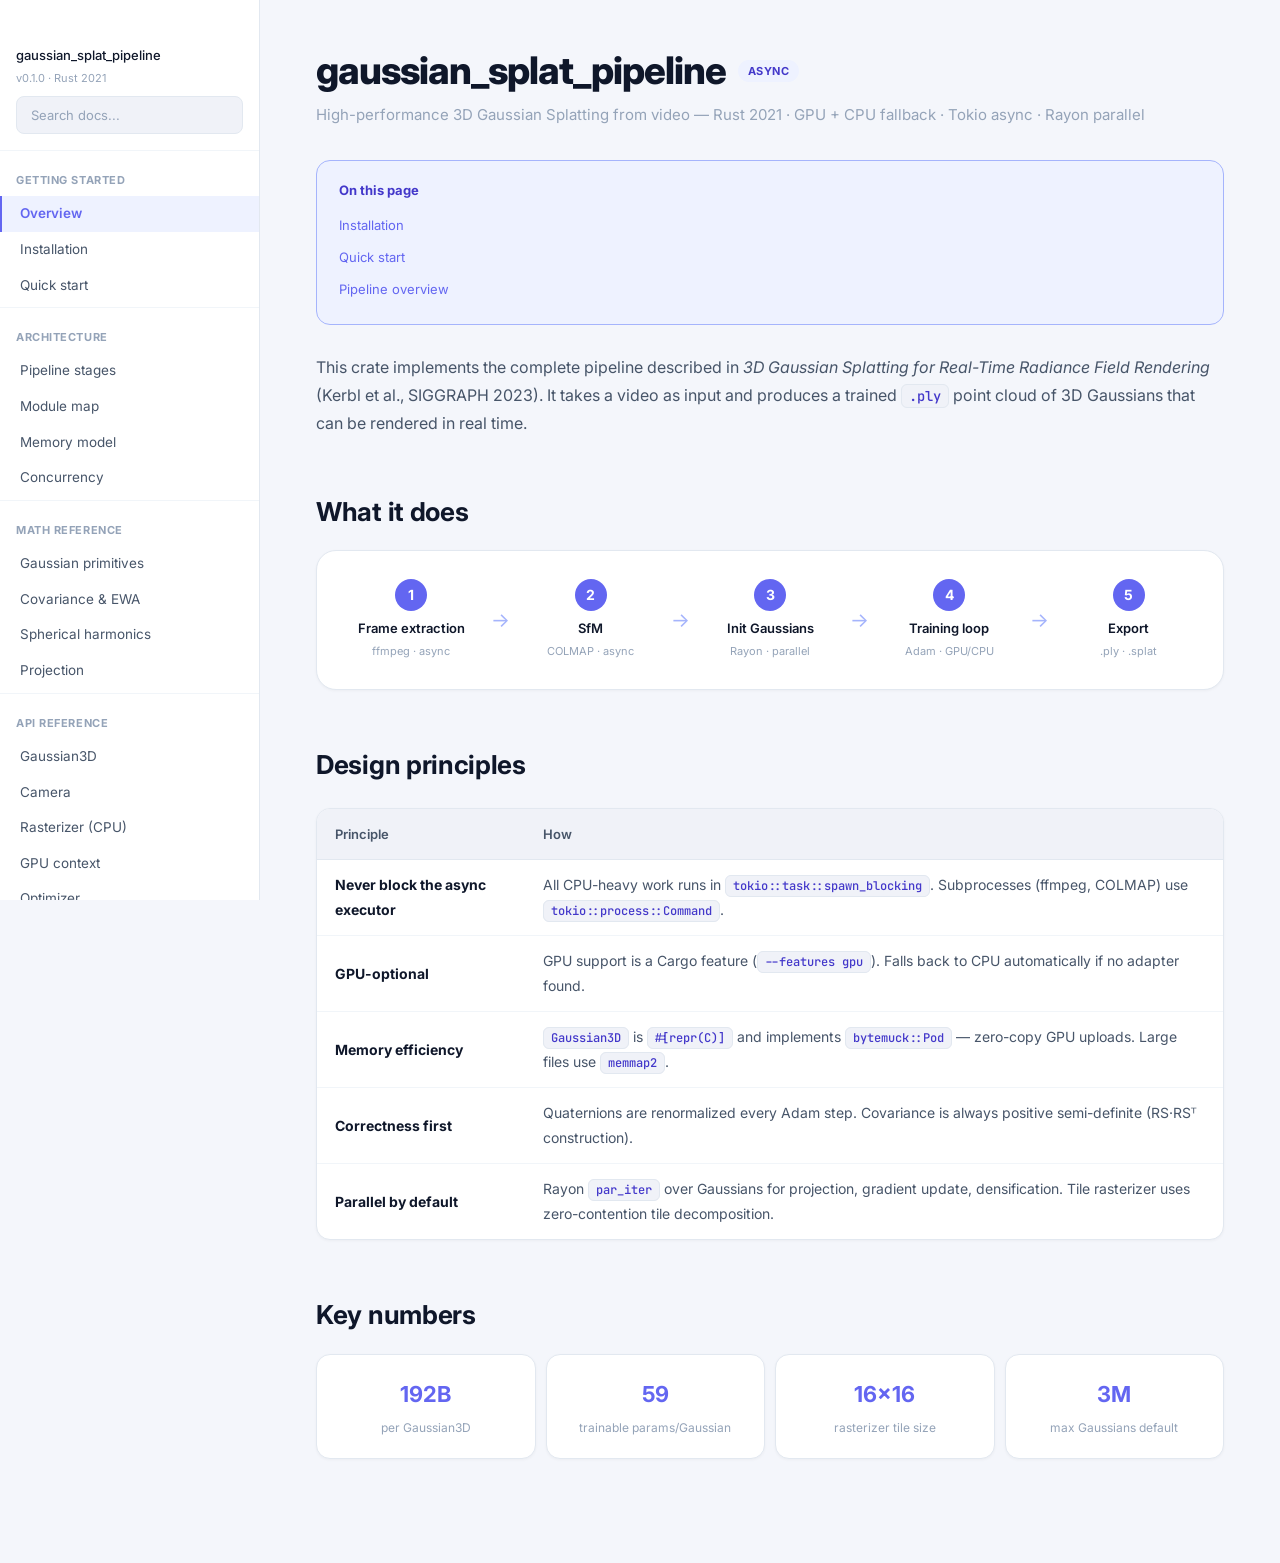
==== docs/docs.html @ 6fa9ba52 "Initializes complete 3D Gaussian Splatting pipeline Establishes a high-performance 3D Gaussian Splat" ====
<!DOCTYPE html>
<html lang="en">
<head>
    <meta charset="UTF-8">
    <meta name="viewport" content="width=device-width, initial-scale=1.0">
    <title>Gaussian Splatting — Rust</title>
    <link rel="stylesheet" href="styles.css">
</head>
<body>
    <div class="doc-wrap">
        <nav class="sidebar">
            <div style="padding:16px 16px 8px">
                <div style="font-size:13px;font-weight:500;color:var(--text)">gaussian_splat_pipeline</div>
                <div style="font-size:11px;color:var(--text-muted);margin-top:2px">v0.1.0 · Rust 2021</div>
            </div>
            <div class="search-bar">
                <input type="text" placeholder="Search docs..." oninput="searchDocs(this.value)" id="search-inp">
            </div>
            <div class="nav-section">
                <div class="sidebar-title">Getting started</div>
                <div class="nav-link active" onclick="showPage('overview',this)">Overview</div>
                <div class="nav-link" onclick="showPage('install',this)">Installation</div>
                <div class="nav-link" onclick="showPage('quickstart',this)">Quick start</div>
            </div>
            <div class="nav-section">
                <div class="sidebar-title">Architecture</div>
                <div class="nav-link" onclick="showPage('pipeline',this)">Pipeline stages</div>
                <div class="nav-link" onclick="showPage('modules',this)">Module map</div>
                <div class="nav-link" onclick="showPage('memory',this)">Memory model</div>
                <div class="nav-link" onclick="showPage('concurrency',this)">Concurrency</div>
            </div>
            <div class="nav-section">
                <div class="sidebar-title">Math reference</div>
                <div class="nav-link" onclick="showPage('math-gaussian',this)">Gaussian primitives</div>
                <div class="nav-link" onclick="showPage('math-covariance',this)">Covariance & EWA</div>
                <div class="nav-link" onclick="showPage('math-sh',this)">Spherical harmonics</div>
                <div class="nav-link" onclick="showPage('math-projection',this)">Projection</div>
            </div>
            <div class="nav-section">
                <div class="sidebar-title">API reference</div>
                <div class="nav-link" onclick="showPage('api-gaussian',this)">Gaussian3D</div>
                <div class="nav-link" onclick="showPage('api-camera',this)">Camera</div>
                <div class="nav-link" onclick="showPage('api-rasterizer',this)">Rasterizer (CPU)</div>
                <div class="nav-link" onclick="showPage('api-gpu',this)">GPU context</div>
                <div class="nav-link" onclick="showPage('api-optimizer',this)">Optimizer</div>
                <div class="nav-link" onclick="showPage('api-sfm',this)">SfM pipeline</div>
            </div>
            <div class="nav-section">
                <div class="sidebar-title">Shaders</div>
                <div class="nav-link" onclick="showPage('shader-wgsl',this)">splat.wgsl</div>
            </div>
            <div class="nav-section">
                <div class="sidebar-title">Config reference</div>
                <div class="nav-link" onclick="showPage('cfg-train',this)">TrainConfig</div>
                <div class="nav-link" onclick="showPage('cfg-features',this)">Cargo features</div>
            </div>
            <div class="nav-section">
                <div class="sidebar-title">Guides</div>
                <div class="nav-link" onclick="showPage('guide-gpu',this)">GPU vs CPU</div>
                <div class="nav-link" onclick="showPage('guide-python',this)">Python bindings</div>
                <div class="nav-link" onclick="showPage('guide-perf',this)">Performance tuning</div>
            </div>
        </nav>
    
        <main class="content">
    
            <!-- OVERVIEW -->
            <div class="page active" id="page-overview">
                <h1>gaussian_splat_pipeline <span class="badge badge-async">async</span></h1>
                <p class="subtitle">High-performance 3D Gaussian Splatting from video — Rust 2021 · GPU + CPU fallback ·
                    Tokio async · Rayon parallel</p>
                <div class="toc">
                    <strong style="font-size:13px">On this page</strong>
                    <ul>
                        <li><a onclick="showPage('install',document.querySelector('[onclick*=install]'))">Installation</a>
                        </li>
                        <li><a onclick="showPage('quickstart',document.querySelector('[onclick*=quickstart]'))">Quick
                                start</a></li>
                        <li><a onclick="showPage('pipeline',document.querySelector('[onclick*=pipeline]'))">Pipeline
                                overview</a></li>
                    </ul>
                </div>
                <p>This crate implements the complete pipeline described in <em>3D Gaussian Splatting for Real-Time Radiance
                        Field Rendering</em> (Kerbl et al., SIGGRAPH 2023). It takes a video as input and produces a trained
                    <code>.ply</code> point cloud of 3D Gaussians that can be rendered in real time.</p>
                <h2>What it does</h2>
                <div class="pipeline-flow">
                    <div class="pf-step">
                        <div class="pf-num">1</div>
                        <div class="pf-name">Frame extraction</div>
                        <div class="pf-detail">ffmpeg · async</div>
                    </div>
                    <div class="pf-arrow">→</div>
                    <div class="pf-step">
                        <div class="pf-num">2</div>
                        <div class="pf-name">SfM</div>
                        <div class="pf-detail">COLMAP · async</div>
                    </div>
                    <div class="pf-arrow">→</div>
                    <div class="pf-step">
                        <div class="pf-num">3</div>
                        <div class="pf-name">Init Gaussians</div>
                        <div class="pf-detail">Rayon · parallel</div>
                    </div>
                    <div class="pf-arrow">→</div>
                    <div class="pf-step">
                        <div class="pf-num">4</div>
                        <div class="pf-name">Training loop</div>
                        <div class="pf-detail">Adam · GPU/CPU</div>
                    </div>
                    <div class="pf-arrow">→</div>
                    <div class="pf-step">
                        <div class="pf-num">5</div>
                        <div class="pf-name">Export</div>
                        <div class="pf-detail">.ply · .splat</div>
                    </div>
                </div>
                <h2>Design principles</h2>
                <div class="table-wrap">
                    <table>
                        <tr>
                            <th>Principle</th>
                            <th>How</th>
                        </tr>
                        <tr>
                            <td><strong>Never block the async executor</strong></td>
                            <td>All CPU-heavy work runs in <code>tokio::task::spawn_blocking</code>. Subprocesses (ffmpeg,
                                COLMAP) use <code>tokio::process::Command</code>.</td>
                        </tr>
                        <tr>
                            <td><strong>GPU-optional</strong></td>
                            <td>GPU support is a Cargo feature (<code>--features gpu</code>). Falls back to CPU
                                automatically if no adapter found.</td>
                        </tr>
                        <tr>
                            <td><strong>Memory efficiency</strong></td>
                            <td><code>Gaussian3D</code> is <code>#[repr(C)]</code> and implements <code>bytemuck::Pod</code>
                                — zero-copy GPU uploads. Large files use <code>memmap2</code>.</td>
                        </tr>
                        <tr>
                            <td><strong>Correctness first</strong></td>
                            <td>Quaternions are renormalized every Adam step. Covariance is always positive semi-definite
                                (RS·RSᵀ construction).</td>
                        </tr>
                        <tr>
                            <td><strong>Parallel by default</strong></td>
                            <td>Rayon <code>par_iter</code> over Gaussians for projection, gradient update, densification.
                                Tile rasterizer uses zero-contention tile decomposition.</td>
                        </tr>
                    </table>
                </div>
                <h2>Key numbers</h2>
                <div style="display:grid;grid-template-columns:repeat(4,1fr);gap:10px;margin:12px 0 24px">
                    <div class="param-card" style="text-align:center">
                        <div style="font-size:20px;font-weight:500;color:var(--accent)">192B</div>
                        <div style="font-size:11px;color:var(--text-muted);margin-top:4px">per Gaussian3D</div>
                    </div>
                    <div class="param-card" style="text-align:center">
                        <div style="font-size:20px;font-weight:500;color:var(--accent)">59</div>
                        <div style="font-size:11px;color:var(--text-muted);margin-top:4px">trainable
                            params/Gaussian</div>
                    </div>
                    <div class="param-card" style="text-align:center">
                        <div style="font-size:20px;font-weight:500;color:var(--accent)">16×16</div>
                        <div style="font-size:11px;color:var(--text-muted);margin-top:4px">rasterizer tile size
                        </div>
                    </div>
                    <div class="param-card" style="text-align:center">
                        <div style="font-size:20px;font-weight:500;color:var(--accent)">3M</div>
                        <div style="font-size:11px;color:var(--text-muted);margin-top:4px">max Gaussians default
                        </div>
                    </div>
                </div>
            </div>
    
            <!-- INSTALL -->
            <div class="page" id="page-install">
                <h1>Installation</h1>
                <p class="subtitle">Prerequisites and build configurations</p>
                <h2>System requirements</h2>
                <div class="table-wrap">
                    <table>
                        <tr>
                            <th>Dependency</th>
                            <th>Required for</th>
                            <th>Install</th>
                        </tr>
                        <tr>
                            <td><code>Rust ≥ 1.75</code></td>
                            <td>Everything</td>
                            <td><code>rustup update stable</code></td>
                        </tr>
                        <tr>
                            <td><code>ffmpeg</code></td>
                            <td>Frame extraction</td>
                            <td><code>apt install ffmpeg</code> / <code>brew install ffmpeg</code></td>
                        </tr>
                        <tr>
                            <td><code>colmap</code></td>
                            <td>Structure from Motion</td>
                            <td><a href="https://colmap.github.io/install.html">colmap.github.io/install</a></td>
                        </tr>
                        <tr>
                            <td><code>OpenBLAS</code></td>
                            <td>ndarray-linalg</td>
                            <td><code>apt install libopenblas-dev</code></td>
                        </tr>
                        <tr>
                            <td>Vulkan / Metal / DX12 driver</td>
                            <td>GPU mode only</td>
                            <td>OS-specific GPU driver</td>
                        </tr>
                        <tr>
                            <td><code>Python ≥ 3.9</code> + maturin</td>
                            <td>Python bindings</td>
                            <td><code>pip install maturin</code></td>
                        </tr>
                    </table>
                </div>
                <h2>Build variants</h2>
                <pre><span class="highlight-cmt"># CPU-only (default, no GPU driver needed)</span>
    cargo build --release
    
    <span class="highlight-cmt"># With GPU support (wgpu / WGSL compute shaders)</span>
    cargo build --release --features gpu
    
    <span class="highlight-cmt"># With ffmpeg bindings (optional, alternative to subprocess approach)</span>
    cargo build --release --features video
    
    <span class="highlight-cmt"># Full build: GPU + video + Python FFI</span>
    cargo build --release --features full
    
    <span class="highlight-cmt"># Python wheel (requires maturin)</span>
    maturin build --release --features python</pre>
                <h2>Add as library dependency</h2>
                <pre>[dependencies]
    gaussian_splat = { git = <span class="highlight-str">"https://github.com/your-org/gaussian_splat_pipeline"</span>, features = [<span class="highlight-str">"gpu"</span>] }</pre>
                <div class="callout">
                    <p>On Linux with NVIDIA GPUs, the Vulkan backend gives the best compute performance. On macOS, wgpu uses
                        Metal automatically — no additional setup needed.</p>
                </div>
            </div>
    
            <!-- QUICKSTART -->
            <div class="page" id="page-quickstart">
                <h1>Quick start</h1>
                <p class="subtitle">From video to trained Gaussians in one call</p>
                <h2>CLI</h2>
                <pre><span class="highlight-cmt"># Basic run (CPU mode)</span>
    gsplat --input my_scene.mp4 --output ./output
    
    <span class="highlight-cmt"># GPU mode, 2fps extraction, 30k iterations</span>
    gsplat --input my_scene.mp4 --output ./output --gpu --fps 2 --iters 30000
    
    <span class="highlight-cmt"># Override training hyper-parameters</span>
    gsplat --input scene.mp4 --output ./out \
      --gpu \
      --lr-position 0.00016 \
      --densify-from 500 \
      --densify-until 15000 \
      --max-gaussians 2000000
    
    <span class="highlight-cmt"># View all flags</span>
    gsplat --help</pre>
                <h2>Rust API</h2>
                <pre><span class="highlight-kw">use</span> gaussian_splat::pipeline::{Pipeline, PipelineConfig};
    
    <span class="highlight-kw">#[tokio::main]</span>
    <span class="highlight-kw">async fn</span> <span class="highlight-ty">main</span>() -> anyhow::Result<()> {
        <span class="highlight-kw">let</span> cfg = PipelineConfig::from_video(
            <span class="highlight-str">"scene.mp4"</span>,
            <span class="highlight-str">"./output"</span>,
        );
    
        <span class="highlight-kw">let</span> pipeline = Pipeline::new(cfg).<span class="highlight-kw">await</span>?;
        <span class="highlight-kw">let</span> output_ply = pipeline.run().<span class="highlight-kw">await</span>?;
    
        println!(<span class="highlight-str">"Done: {:?}"</span>, output_ply);
        Ok(())
    }</pre>
                <h2>Customise config</h2>
                <pre><span class="highlight-kw">let mut</span> cfg = PipelineConfig::from_video(<span class="highlight-str">"scene.mp4"</span>, <span class="highlight-str">"./out"</span>);
    cfg.extract_fps = <span class="highlight-num">3.0</span>;          <span class="highlight-cmt">// frames per second to extract</span>
    cfg.use_gpu = <span class="highlight-kw">true</span>;              <span class="highlight-cmt">// enable GPU if available</span>
    cfg.train.num_iterations = <span class="highlight-num">15_000</span>;
    cfg.train.max_gaussians = <span class="highlight-num">1_000_000</span>;
    cfg.bg_color = [<span class="highlight-num">1.0</span>, <span class="highlight-num">1.0</span>, <span class="highlight-num">1.0</span>]; <span class="highlight-cmt">// white background</span>
    cfg.save_interval = <span class="highlight-num">2000</span>;        <span class="highlight-cmt">// checkpoint every 2k iters</span></pre>
                <h2>Expected output layout</h2>
                <pre>output/
    ├── frames/          <span class="highlight-cmt"># Extracted PNG frames</span>
    │   ├── frame_000001.png
    │   └── ...
    ├── colmap/          <span class="highlight-cmt"># COLMAP workspace</span>
    │   ├── colmap.db
    │   └── sparse/0/
    │       ├── cameras.bin
    │       ├── images.bin
    │       └── points3D.bin
    ├── ckpt_005000.ply  <span class="highlight-cmt"># Periodic checkpoints</span>
    ├── ckpt_010000.ply
    └── output.ply       <span class="highlight-cmt"># Final trained splat</span></pre>
            </div>
    
            <!-- PIPELINE STAGES -->
            <div class="page" id="page-pipeline">
                <h1>Pipeline stages</h1>
                <p class="subtitle">What happens inside <code>Pipeline::run()</code></p>
                <h2>Stage 1 — Frame extraction</h2>
                <p>Calls <code>ffmpeg</code> as an async subprocess. Non-blocking: the Tokio runtime handles other tasks
                    while ffmpeg runs.</p>
                <pre>sfm::extract_frames(&video_path, &frames_dir, fps).await?</pre>
                <div class="table-wrap">
                    <table>
                        <tr>
                            <th>Parameter</th>
                            <th>Default</th>
                            <th>Notes</th>
                        </tr>
                        <tr>
                            <td><code>fps</code></td>
                            <td>2.0</td>
                            <td>2 frames/sec balances coverage vs COLMAP cost. Increase for fast-moving scenes.</td>
                        </tr>
                        <tr>
                            <td>Output format</td>
                            <td>PNG (-qscale:v 1)</td>
                            <td>Highest quality; lossless SIFT features.</td>
                        </tr>
                    </table>
                </div>
                <h2>Stage 2 — Structure from Motion (COLMAP)</h2>
                <p>Runs three COLMAP passes in sequence, all as async subprocesses:</p>
                <div class="table-wrap">
                    <table>
                        <tr>
                            <th>Pass</th>
                            <th>COLMAP command</th>
                            <th>What it does</th>
                        </tr>
                        <tr>
                            <td>1</td>
                            <td><code>feature_extractor</code></td>
                            <td>SIFT keypoint detection on every frame</td>
                        </tr>
                        <tr>
                            <td>2</td>
                            <td><code>exhaustive_matcher</code></td>
                            <td>Match features between all frame pairs</td>
                        </tr>
                        <tr>
                            <td>3</td>
                            <td><code>mapper</code></td>
                            <td>Incremental SfM → camera poses + sparse 3D points</td>
                        </tr>
                    </table>
                </div>
                <div class="warn-box">
                    <p>COLMAP is the main bottleneck. For a 100-frame sequence, expect 5–15 minutes on CPU. Use
                        <code>--gpu</code> to enable GPU SIFT and GPU matching — roughly 5× faster.</p>
                </div>
                <h2>Stage 3 — Gaussian initialisation</h2>
                <p>Parses COLMAP binary files (<code>points3D.bin</code>, <code>cameras.bin</code>) and converts each SfM
                    point into a <code>Gaussian3D</code>:</p>
                <div class="table-wrap">
                    <table>
                        <tr>
                            <th>Parameter</th>
                            <th>Initial value</th>
                            <th>Derivation</th>
                        </tr>
                        <tr>
                            <td>Position</td>
                            <td>SfM xyz</td>
                            <td>Direct copy</td>
                        </tr>
                        <tr>
                            <td>Color (SH DC)</td>
                            <td>SfM RGB</td>
                            <td><code>(linear(r) - 0.5) × SH_C0_INV</code></td>
                        </tr>
                        <tr>
                            <td>Scale (isotropic)</td>
                            <td>mean NN distance</td>
                            <td>K=3 nearest neighbours via spatial sort</td>
                        </tr>
                        <tr>
                            <td>Rotation</td>
                            <td>identity quaternion</td>
                            <td>[1, 0, 0, 0]</td>
                        </tr>
                        <tr>
                            <td>Opacity</td>
                            <td>logit(0.1) ≈ −2.2</td>
                            <td>10% opacity, optimised during training</td>
                        </tr>
                    </table>
                </div>
                <h2>Stage 4 — Training loop</h2>
                <p>30 000 iterations (default). Each iteration:</p>
                <pre>Pick random camera → Render (GPU or CPU) → Compute L1+D-SSIM loss
    → Backward pass (per-Gaussian gradients) → Adam step → [Densify/Prune every 100 iters]</pre>
                <p>Key events during training:</p>
                <div class="table-wrap">
                    <table>
                        <tr>
                            <th>Iteration range</th>
                            <th>Event</th>
                        </tr>
                        <tr>
                            <td>500 – 15 000</td>
                            <td>Adaptive densification window (clone + split)</td>
                        </tr>
                        <tr>
                            <td>Every 3 000</td>
                            <td>Opacity reset — forces re-learning of which Gaussians are real</td>
                        </tr>
                        <tr>
                            <td>Every 5 000</td>
                            <td>Checkpoint save to <code>ckpt_NNNNNN.ply</code> (async, non-blocking)</td>
                        </tr>
                    </table>
                </div>
                <h2>Stage 5 — Export</h2>
                <p>Saves a PLY point cloud where each Gaussian is a point with custom properties (position, rotation, scale,
                    opacity, 48 SH coefficients). Compatible with standard Gaussian Splatting viewers.</p>
            </div>
    
            <!-- MODULE MAP -->
            <div class="page" id="page-modules">
                <h1>Module map</h1>
                <p class="subtitle">Every source file and what it owns</p>
                <div class="module-card">
                    <div class="module-title">math</div>
                    <div class="module-path">src/math/mod.rs · src/math/projection.rs · src/math/sh.rs</div>
                    <div class="module-desc">Core mathematical types and functions. <code>Gaussian3D</code> struct,
                        <code>Camera</code>, <code>sigmoid</code>, <code>logit</code>, <code>softplus</code>. No I/O, no
                        async, no allocations beyond struct construction.</div>
                </div>
                <div class="module-card">
                    <div class="module-title">math::projection</div>
                    <div class="module-path">src/math/projection.rs</div>
                    <div class="module-desc">EWA covariance projection (3D → 2D), perspective matrix construction,
                        Gribb-Hartmann frustum plane extraction, sphere-frustum culling, Gaussian screen-space AABB.</div>
                </div>
                <div class="module-card">
                    <div class="module-title">math::sh</div>
                    <div class="module-path">src/math/sh.rs</div>
                    <div class="module-desc">Degree-3 real spherical harmonics evaluation. SH constants <code>SH_C0</code>,
                        <code>SH_C1</code>, <code>SH_C2[5]</code>, <code>SH_C3[7]</code>. <code>eval_sh_deg3</code> takes 48
                        coefficients and a view direction, returns RGB.</div>
                </div>
                <div class="module-card">
                    <div class="module-title">cpu::rasterizer</div>
                    <div class="module-path">src/cpu/rasterizer.rs</div>
                    <div class="module-desc">Tile-based alpha-compositing Gaussian rasterizer. Projects all Gaussians, sorts
                        by depth, decomposes screen into 16×16 tiles, assigns Gaussians to tiles, Rayon-parallel raster per
                        tile. Returns a <code>Framebuffer</code> (RGBA f32 linear).</div>
                </div>
                <div class="module-card">
                    <div class="module-title">gpu</div>
                    <div class="module-path">src/gpu/mod.rs · src/gpu/context.rs</div>
                    <div class="module-desc">wgpu device/queue initialisation, buffer upload helpers, async GPU readback.
                        Feature-gated behind <code>--features gpu</code>. <code>gpu_available()</code> probes the system
                        without panicking.</div>
                </div>
                <div class="module-card">
                    <div class="module-title">pipeline::sfm</div>
                    <div class="module-path">src/pipeline/sfm.rs</div>
                    <div class="module-desc">Frame extraction (ffmpeg), COLMAP invocation, COLMAP binary parser
                        (<code>points3D.bin</code>, <code>cameras.bin</code>), Gaussian initialisation from SfM points
                        including nearest-neighbour scale estimation.</div>
                </div>
                <div class="module-card">
                    <div class="module-title">pipeline::optimizer</div>
                    <div class="module-path">src/pipeline/optimizer.rs</div>
                    <div class="module-desc">Adam optimiser state (<code>AdamState</code>), <code>adam_step</code>, adaptive
                        densification (<code>densify_and_prune</code>: split + clone + prune), opacity reset.
                        <code>TrainConfig</code> with all hyper-parameters.</div>
                </div>
                <div class="module-card">
                    <div class="module-title">pipeline (orchestrator)</div>
                    <div class="module-path">src/pipeline/mod.rs</div>
                    <div class="module-desc">Top-level <code>Pipeline</code> struct. Owns <code>PipelineConfig</code> and
                        optional <code>GpuContext</code>. <code>Pipeline::run()</code> sequences all 5 stages. All heavy
                        work dispatched with <code>spawn_blocking</code>.</div>
                </div>
                <div class="module-card">
                    <div class="module-title">shaders/splat.wgsl</div>
                    <div class="module-path">shaders/splat.wgsl</div>
                    <div class="module-desc">WGSL compute shader with two entry points: <code>@compute fn project</code>
                        (Gaussian → SplatInfo2D, 256 threads/workgroup) and <code>@compute fn rasterize</code> (tile raster,
                        16×16 threads/workgroup).</div>
                </div>
            </div>
    
            <!-- MEMORY MODEL -->
            <div class="page" id="page-memory">
                <h1>Memory model</h1>
                <p class="subtitle">How data is stored and moved through the pipeline</p>
                <h2>Gaussian3D memory layout</h2>
                <p><code>Gaussian3D</code> is <code>#[repr(C)]</code> with explicit field ordering to minimise padding and
                    allow zero-copy GPU uploads via <code>bytemuck::Pod</code>.</p>
                <div class="table-wrap">
                    <table>
                        <tr>
                            <th>Field</th>
                            <th>Type</th>
                            <th>Bytes</th>
                            <th>Purpose</th>
                        </tr>
                        <tr>
                            <td><code>position</code></td>
                            <td>[f32; 3]</td>
                            <td>12</td>
                            <td>World-space centre μ</td>
                        </tr>
                        <tr>
                            <td><code>opacity_logit</code></td>
                            <td>f32</td>
                            <td>4</td>
                            <td>Pre-sigmoid opacity (avoids gradient vanishing)</td>
                        </tr>
                        <tr>
                            <td><code>rotation</code></td>
                            <td>[f32; 4]</td>
                            <td>16</td>
                            <td>Unit quaternion [w,x,y,z]</td>
                        </tr>
                        <tr>
                            <td><code>log_scale</code></td>
                            <td>[f32; 3]</td>
                            <td>12</td>
                            <td>Log scale — exp gives positive scale</td>
                        </tr>
                        <tr>
                            <td><em>(padding)</em></td>
                            <td>—</td>
                            <td>4</td>
                            <td>Align to 16B for GPU vec4 alignment</td>
                        </tr>
                        <tr>
                            <td><code>sh_coeffs</code></td>
                            <td>[f32; 48]</td>
                            <td>192</td>
                            <td>16 SH coefficients × 3 RGB channels</td>
                        </tr>
                        <tr>
                            <td colspan="2"><strong>Total</strong></td>
                            <td><strong>240B</strong></td>
                            <td></td>
                        </tr>
                    </table>
                </div>
                <h2>Allocation strategy</h2>
                <div class="table-wrap">
                    <table>
                        <tr>
                            <th>Data</th>
                            <th>Strategy</th>
                            <th>Why</th>
                        </tr>
                        <tr>
                            <td>Gaussian array</td>
                            <td><code>Vec&lt;Gaussian3D&gt;</code></td>
                            <td>Contiguous — good cache locality, SIMD-friendly, direct GPU upload with
                                <code>bytemuck::cast_slice</code></td>
                        </tr>
                        <tr>
                            <td>Adam state (m1/m2)</td>
                            <td><code>Vec&lt;f32&gt;</code> flat arrays</td>
                            <td>Indexed as <code>[gaussian_idx * 59 + param_idx]</code> — avoids pointer indirection</td>
                        </tr>
                        <tr>
                            <td>Framebuffer</td>
                            <td><code>Vec&lt;f32&gt;</code> RGBA</td>
                            <td>Single allocation, passed to GPU or tile rasterizer</td>
                        </tr>
                        <tr>
                            <td>Large binary files (COLMAP)</td>
                            <td><code>memmap2::Mmap</code></td>
                            <td>OS-managed paging — only touched pages loaded into RAM</td>
                        </tr>
                        <tr>
                            <td>Tile pixel buffers</td>
                            <td>Stack (<code>[f32; 16×16×4]</code>)</td>
                            <td>Per-rayon-thread, no heap allocation in hot loop</td>
                        </tr>
                    </table>
                </div>
                <h2>GPU buffer flow</h2>
                <pre>Vec&lt;Gaussian3D&gt;
      → bytemuck::cast_slice (zero-copy view)
      → wgpu STORAGE buffer (COPY_DST | COPY_SRC)
      → compute shader: project pass
      → SplatInfo2D STORAGE buffer
      → radix sort (depth keys)
      → compute shader: rasterize pass
      → texture_storage_2d (rgba8unorm)
      → readback buffer (MAP_READ)
      → Vec&lt;u8&gt; on CPU</pre>
                <div class="callout">
                    <p>GPU buffer uploads use <code>DeviceExt::create_buffer_init</code> — one <code>memcpy</code> from CPU
                        slice to VRAM, no intermediate staging buffer allocation needed in application code.</p>
                </div>
            </div>
    
            <!-- CONCURRENCY -->
            <div class="page" id="page-concurrency">
                <h1>Concurrency model</h1>
                <p class="subtitle">How the pipeline stays non-blocking end-to-end</p>
                <h2>Thread roles</h2>
                <div class="table-wrap">
                    <table>
                        <tr>
                            <th>Thread pool</th>
                            <th>Used for</th>
                            <th>Size</th>
                        </tr>
                        <tr>
                            <td>Tokio async executor</td>
                            <td>Orchestration, subprocess I/O, GPU submission futures</td>
                            <td>Tokio default (num CPUs)</td>
                        </tr>
                        <tr>
                            <td>Tokio blocking pool</td>
                            <td>CPU-heavy Rust code: projection, Adam step, densification, parsing</td>
                            <td>512 (Tokio default max)</td>
                        </tr>
                        <tr>
                            <td>Rayon thread pool</td>
                            <td>Data parallelism within a blocking task: <code>par_iter</code> over Gaussians, tile
                                rasterizer</td>
                            <td>num CPUs</td>
                        </tr>
                    </table>
                </div>
                <h2>Key async boundaries</h2>
                <pre><span class="highlight-cmt">// This blocks the thread for ~minutes — must be spawn_blocking</span>
    <span class="highlight-kw">let</span> (gaussians, cameras) = tokio::task::spawn_blocking(<span class="highlight-kw">move</span> || {
        load_sfm_output(&workspace)
    }).await??;
    
    <span class="highlight-cmt">// Render runs in blocking pool, GPU future awaits in async context</span>
    <span class="highlight-kw">let</span> rendered = task::spawn_blocking(<span class="highlight-kw">move</span> || {
        cpu::rasterizer::rasterize(&gaussians, &camera, bg)
    }).await?;
    
    <span class="highlight-cmt">// Checkpoint saves don't block the training loop</span>
    task::spawn(async <span class="highlight-kw">move</span> {
        task::spawn_blocking(<span class="highlight-kw">move</span> || save_ply(&g, &path)).await
    });</pre>
                <h2>Tile rasterizer zero-contention design</h2>
                <p>The screen is divided into 16×16 tiles. Each tile writes to a disjoint range of the output pixel buffer.
                    Rayon iterates over tiles in parallel with no mutexes needed — a single <code>unsafe</code> pointer
                    write is used with a safety invariant that's trivially verified (each pixel belongs to exactly one
                    tile).</p>
                <div class="callout">
                    <p>The unsafe tile write is the only <code>unsafe</code> block in the codebase. It replaces what would
                        otherwise be per-pixel <code>Mutex</code> contention with a guaranteed-disjoint memory partition.
                    </p>
                </div>
            </div>
    
            <!-- MATH: GAUSSIAN PRIMITIVES -->
            <div class="page" id="page-math-gaussian">
                <h1>Gaussian primitives</h1>
                <p class="subtitle">The mathematical object at the core of 3DGS</p>
                <h2>The 3D Gaussian function</h2>
                <p>Each scene primitive is a 3D Gaussian density function centred at μ with covariance Σ:</p>
                <div class="math-block">G(x) = exp(−½ (x − μ)ᵀ Σ⁻¹ (x − μ))</div>
                <h2>Covariance factorisation</h2>
                <p>Σ is parameterised as the product of a rotation matrix R and a diagonal scale matrix S, ensuring Σ is
                    always positive semi-definite:</p>
                <div class="math-block">Σ = R · S · Sᵀ · Rᵀ = (RS)(RS)ᵀ</div>
                <p>In code, R is stored as a unit quaternion and S as log-scale (so optimisation can take unconstrained
                    steps):</p>
                <pre><span class="highlight-cmt">// Decode scale: always positive</span>
    s = [log_scale[0].exp(), log_scale[1].exp(), log_scale[2].exp()]
    
    <span class="highlight-cmt">// Decode opacity: always in (0, 1)</span>
    α = sigmoid(opacity_logit) = 1 / (1 + exp(−opacity_logit))</pre>
                <h2>Why logit/log parameterisation?</h2>
                <p>Adam takes unconstrained gradient steps. If we stored opacity directly as a float in (0,1), a gradient
                    step could push it outside the valid range. Storing the logit (inverse sigmoid) means any real number is
                    valid, and we decode to (0,1) at evaluation time. Same for scale — storing log-scale means any real
                    number decodes to a positive scale via <code>exp</code>.</p>
                <h2>Trainable parameters per Gaussian</h2>
                <div class="table-wrap">
                    <table>
                        <tr>
                            <th>Parameter</th>
                            <th>Raw storage</th>
                            <th>Decoded form</th>
                            <th>Count</th>
                        </tr>
                        <tr>
                            <td>Position μ</td>
                            <td>f32[3]</td>
                            <td>World xyz</td>
                            <td>3</td>
                        </tr>
                        <tr>
                            <td>Rotation</td>
                            <td>f32[4] quaternion</td>
                            <td>3×3 rotation matrix R</td>
                            <td>4</td>
                        </tr>
                        <tr>
                            <td>Scale</td>
                            <td>f32[3] log</td>
                            <td>exp → positive scale</td>
                            <td>3</td>
                        </tr>
                        <tr>
                            <td>Opacity</td>
                            <td>f32 logit</td>
                            <td>sigmoid → (0,1)</td>
                            <td>1</td>
                        </tr>
                        <tr>
                            <td>SH coefficients</td>
                            <td>f32[48]</td>
                            <td>16 coeffs × 3 channels</td>
                            <td>48</td>
                        </tr>
                        <tr>
                            <td colspan="3"><strong>Total</strong></td>
                            <td><strong>59</strong></td>
                        </tr>
                    </table>
                </div>
            </div>
    
            <!-- MATH: COVARIANCE & EWA -->
            <div class="page" id="page-math-covariance">
                <h1>Covariance projection (EWA)</h1>
                <p class="subtitle">Mapping 3D Gaussian ellipsoids to 2D screen splats</p>
                <h2>The EWA splatting formula</h2>
                <p>Based on Zwicker et al. 2001. The 2D screen covariance is:</p>
                <div class="math-block">Σ′₂D = J · W · Σ₃D · Wᵀ · Jᵀ</div>
                <p>where W is the view rotation (upper-left 3×3 of the view matrix) and J is the affine approximation
                    Jacobian of the perspective projection at the Gaussian centre:</p>
                <div class="math-block">J = [ fx/tz 0 −fx·tx/tz² ]<br> [ 0 fy/tz −fy·ty/tz² ]<br> [ 0 0 0 ]</div>
                <h2>Conic representation</h2>
                <p>For rasterization, we store the inverse 2×2 covariance (the <em>conic</em>) to avoid a matrix inverse at
                    every pixel:</p>
                <div class="math-block">Σ⁻¹ = 1/det · [ c −b ] where Σ = [ a b ]<br> [ −b a ] [ b c ]</div>
                <p>Gaussian evaluation at pixel (dx, dy) from the centre:</p>
                <div class="math-block">power = −½ (a·dx² + 2b·dx·dy + c·dy²)<br>alpha = σ(opacity_logit) · exp(power)</div>
                <h2>Low-pass anti-aliasing filter</h2>
                <p>A 0.3-pixel constant is added to the diagonal of Σ′₂D before inversion. This prevents Gaussian splats
                    from becoming sub-pixel (infinitely sharp) and causing aliasing:</p>
                <pre>sigma_2d[(0,0)] += <span class="highlight-num">0.3</span>;
    sigma_2d[(1,1)] += <span class="highlight-num">0.3</span>;</pre>
                <h2>Screen-space AABB</h2>
                <p>The tight bounding box of the Gaussian splat (n_sigma = 3, covering 99.7% of density) is computed from
                    the eigenvalues of the 2×2 covariance:</p>
                <pre>mid = (a + c) / 2
    disc = sqrt(((a−c)/2)² + b²)
    λ₁ = mid + disc  (largest eigenvalue)
    λ₂ = mid − disc
    r = n_sigma × sqrt(max(λ₁, λ₂))</pre>
            </div>
    
            <!-- MATH: SH -->
            <div class="page" id="page-math-sh">
                <h1>Spherical harmonics</h1>
                <p class="subtitle">View-dependent colour via degree-3 real SH basis</p>
                <h2>What SH gives us</h2>
                <p>Each Gaussian can emit different colour depending on the viewing direction — mimicking specular
                    highlights, subsurface scattering, and non-Lambertian surfaces. The colour for view direction
                    <strong>d</strong> is:</p>
                <div class="math-block">c(d) = Σ_{l=0}^{3} Σ_{m=−l}^{l} k_{lm} · Y_{lm}(d)</div>
                <h2>Coefficient layout</h2>
                <p>48 floats per Gaussian: 16 SH coefficients × 3 RGB channels, stored channel-major:</p>
                <pre>sh_coeffs[0..16]  = Red channel (l=0 to l=3)
    sh_coeffs[16..32] = Green channel
    sh_coeffs[32..48] = Blue channel</pre>
                <h2>Degree 0 (DC term)</h2>
                <p>The degree-0 term gives a view-independent base colour:</p>
                <div class="math-block">c_dc = 0.5 + SH_C0 · k₀₀, SH_C0 = 1 / (2√π) ≈ 0.2821</div>
                <h2>Constants</h2>
                <div class="table-wrap">
                    <table>
                        <tr>
                            <th>Degree</th>
                            <th>Count</th>
                            <th>Constant(s)</th>
                        </tr>
                        <tr>
                            <td>l=0</td>
                            <td>1</td>
                            <td><code>SH_C0 = 0.28209479</code></td>
                        </tr>
                        <tr>
                            <td>l=1</td>
                            <td>3</td>
                            <td><code>SH_C1 = 0.48860251</code></td>
                        </tr>
                        <tr>
                            <td>l=2</td>
                            <td>5</td>
                            <td><code>SH_C2[0..5]</code></td>
                        </tr>
                        <tr>
                            <td>l=3</td>
                            <td>7</td>
                            <td><code>SH_C3[0..7]</code></td>
                        </tr>
                    </table>
                </div>
                <h2>Learning rate</h2>
                <p>Higher-degree SH coefficients use a 20× smaller learning rate than the DC term, preventing high-frequency
                    colour noise from appearing early in training:</p>
                <pre>lr_sh_dc   = <span class="highlight-num">0.0025</span>
    lr_sh_rest = lr_sh_dc / <span class="highlight-num">20.0</span> = <span class="highlight-num">0.000125</span></pre>
            </div>
    
            <!-- MATH: PROJECTION -->
            <div class="page" id="page-math-projection">
                <h1>Camera & projection</h1>
                <p class="subtitle">Pinhole camera model, NDC mapping, frustum culling</p>
                <h2>Pinhole camera model</h2>
                <div class="table-wrap">
                    <table>
                        <tr>
                            <th>Symbol</th>
                            <th>Field</th>
                            <th>Meaning</th>
                        </tr>
                        <tr>
                            <td>fx, fy</td>
                            <td><code>Camera.fx / fy</code></td>
                            <td>Focal lengths in pixels</td>
                        </tr>
                        <tr>
                            <td>cx, cy</td>
                            <td><code>Camera.cx / cy</code></td>
                            <td>Principal point (image centre)</td>
                        </tr>
                        <tr>
                            <td>W, H</td>
                            <td><code>Camera.width / height</code></td>
                            <td>Image resolution in pixels</td>
                        </tr>
                        <tr>
                            <td>R, t</td>
                            <td><code>Camera.c2w</code> upper 3×3, col 3</td>
                            <td>Camera-to-world rotation + translation</td>
                        </tr>
                        <tr>
                            <td>k1, k2, k3</td>
                            <td><code>Camera.distortion</code></td>
                            <td>Radial distortion (currently unused in rasterizer)</td>
                        </tr>
                    </table>
                </div>
                <h2>Perspective projection</h2>
                <p>World point P → screen pixel (sx, sy):</p>
                <div class="math-block">p_cam = view · [P, 1]ᵀ<br>sx = fx · p_cam.x / p_cam.z + cx<br>sy = fy · p_cam.y /
                    p_cam.z + cy</div>
                <h2>NDC projection matrix</h2>
                <p>OpenCV-convention pinhole camera to OpenGL NDC (for wgpu):</p>
                <div class="math-block">[ 2fx/W 0 (W−2cx)/W 0 ]<br>[ 0 −2fy/H (H−2cy)/H 0 ]<br>[ 0 0 −(f+n)/(f−n) −2fn/(f−n)
                    ]<br>[ 0 0 −1 0 ]</div>
                <h2>Frustum culling</h2>
                <p>Six planes extracted from the MVP matrix (Gribb-Hartmann method). Sphere test using Gaussian position and
                    bounding radius keeps only visible Gaussians. Reduces GPU/CPU work proportionally to scene complexity.
                </p>
            </div>
    
            <!-- API: Gaussian3D -->
            <div class="page" id="page-api-gaussian">
                <h1>Gaussian3D</h1>
                <p class="subtitle"><code>src/math/mod.rs</code> · <code>#[repr(C)]</code> ·
                    <code>impl Pod + Zeroable</code></p>
                <h2>Fields</h2>
                <div
                    style="background:var(--surface-soft);border:0.5px solid var(--border);border-radius:var(--radius-md);padding:12px 16px;margin-bottom:20px">
                    <div class="struct-field"><span class="field-name">position</span><span class="field-type">[f32;
                            3]</span><span class="field-desc">World-space centre μ. Directly optimised by Adam.</span></div>
                    <div class="struct-field"><span class="field-name">opacity_logit</span><span
                            class="field-type">f32</span><span class="field-desc">Pre-sigmoid opacity. Decode:
                            <code>sigmoid(opacity_logit)</code></span></div>
                    <div class="struct-field"><span class="field-name">rotation</span><span class="field-type">[f32;
                            4]</span><span class="field-desc">Unit quaternion [w, x, y, z]. Renormalised every Adam
                            step.</span></div>
                    <div class="struct-field"><span class="field-name">log_scale</span><span class="field-type">[f32;
                            3]</span><span class="field-desc">Log scale per axis. Decode:
                            <code>[log_scale[i].exp()]</code></span></div>
                    <div class="struct-field"><span class="field-name">sh_coeffs</span><span class="field-type">[f32;
                            48]</span><span class="field-desc">16 SH coefficients × 3 RGB channels. Channel-major
                            layout.</span></div>
                </div>
                <h2>Methods</h2>
                <pre><span class="highlight-cmt">// Constructor: identity rotation, small scale, low opacity</span>
    <span class="highlight-kw">fn</span> new(position: [f32; 3]) -> Gaussian3D
    
    <span class="highlight-cmt">// Decode opacity from logit space → (0, 1)</span>
    <span class="highlight-kw">fn</span> opacity(&self) -> f32
    
    <span class="highlight-cmt">// Decode scale from log space → (0, ∞)</span>
    <span class="highlight-kw">fn</span> scale(&self) -> [f32; 3]
    
    <span class="highlight-cmt">// Decode rotation quaternion as nalgebra UnitQuaternion</span>
    <span class="highlight-kw">fn</span> rotation_quat(&self) -> UnitQuaternion&lt;f32&gt;
    
    <span class="highlight-cmt">// Build 3×3 world-space covariance Σ = R·S·Sᵀ·Rᵀ</span>
    <span class="highlight-kw">fn</span> covariance_3d(&self) -> Matrix3&lt;f32&gt;
    
    <span class="highlight-cmt">// Project 3D covariance to 2D screen space</span>
    <span class="highlight-kw">fn</span> projected_covariance_2d(&self, view: &Matrix4&lt;f32&gt;, focal: (f32,f32)) -> Matrix3&lt;f32&gt;
    
    <span class="highlight-cmt">// Get base (view-independent) colour from DC SH coefficient</span>
    <span class="highlight-kw">fn</span> base_color(&self) -> [f32; 3]</pre>
            </div>
    
            <!-- API: Camera -->
            <div class="page" id="page-api-camera">
                <h1>Camera</h1>
                <p class="subtitle"><code>src/math/mod.rs</code> · Pinhole camera model</p>
                <h2>Fields</h2>
                <div
                    style="background:var(--surface-soft);border:0.5px solid var(--border);border-radius:var(--radius-md);padding:12px 16px;margin-bottom:20px">
                    <div class="struct-field"><span class="field-name">width, height</span><span
                            class="field-type">u32</span><span class="field-desc">Image resolution in pixels</span></div>
                    <div class="struct-field"><span class="field-name">fx, fy</span><span class="field-type">f32</span><span
                            class="field-desc">Focal lengths in pixels</span></div>
                    <div class="struct-field"><span class="field-name">cx, cy</span><span class="field-type">f32</span><span
                            class="field-desc">Principal point — typically (width/2, height/2)</span></div>
                    <div class="struct-field"><span class="field-name">c2w</span><span
                            class="field-type">[[f32;4];4]</span><span class="field-desc">Camera-to-world 4×4 homogeneous
                            transform</span></div>
                    <div class="struct-field"><span class="field-name">distortion</span><span class="field-type">[f32;
                            3]</span><span class="field-desc">Radial distortion coefficients [k1, k2, k3]. Currently parsed
                            but not applied in rasterizer.</span></div>
                </div>
                <h2>Methods</h2>
                <pre><span class="highlight-cmt">// World-to-camera matrix (inverse of c2w)</span>
    <span class="highlight-kw">fn</span> view_matrix(&self) -> Matrix4&lt;f32&gt;
    
    <span class="highlight-cmt">// Perspective projection matrix for NDC mapping</span>
    <span class="highlight-kw">fn</span> projection_matrix(&self, near: f32, far: f32) -> Matrix4&lt;f32&gt;
    
    <span class="highlight-cmt">// (fx, fy) focal length pair</span>
    <span class="highlight-kw">fn</span> focal(&self) -> (f32, f32)</pre>
            </div>
    
            <!-- API: RASTERIZER -->
            <div class="page" id="page-api-rasterizer">
                <h1>CPU rasterizer</h1>
                <p class="subtitle"><code>src/cpu/rasterizer.rs</code> · Tile-based, Rayon-parallel <span
                        class="badge badge-cpu">CPU</span></p>
                <h2>rasterize()</h2>
                <pre><span class="highlight-kw">pub fn</span> rasterize(
        gaussians: &[Gaussian3D],
        camera: &Camera,
        bg_color: [f32; 3],
    ) -> Framebuffer</pre>
                <p>Main entry point. Must be called from <code>tokio::task::spawn_blocking</code> — it blocks the calling
                    thread.</p>
                <h2>Algorithm</h2>
                <div class="table-wrap">
                    <table>
                        <tr>
                            <th>Step</th>
                            <th>Work</th>
                            <th>Parallelism</th>
                        </tr>
                        <tr>
                            <td>1. Project</td>
                            <td>Each Gaussian → SplatInfo2D (screen pos, conic, colour, AABB)</td>
                            <td>Rayon par_iter</td>
                        </tr>
                        <tr>
                            <td>2. Sort</td>
                            <td>Back-to-front by depth (unstable sort)</td>
                            <td>Single-threaded</td>
                        </tr>
                        <tr>
                            <td>3. Tile assign</td>
                            <td>Each splat's tile-space AABB → tile lists</td>
                            <td>Single-threaded</td>
                        </tr>
                        <tr>
                            <td>4. Rasterize</td>
                            <td>Per tile: alpha-composite front-to-back with early termination at T < 0.0001</td>
                            <td>Rayon par_iter over tiles</td>
                        </tr>
                    </table>
                </div>
                <h2>Framebuffer</h2>
                <pre><span class="highlight-kw">pub struct</span> Framebuffer {
        <span class="highlight-kw">pub</span> width: usize,
        <span class="highlight-kw">pub</span> height: usize,
        <span class="highlight-kw">pub</span> data: Vec&lt;f32&gt;,  <span class="highlight-cmt">// RGBA linear, row-major</span>
    }
    
    <span class="highlight-cmt">// Convert linear → sRGB u8 for PNG export</span>
    <span class="highlight-kw">fn</span> to_u8_srgb(&self) -> Vec&lt;u8&gt;</pre>
                <h2>Constants</h2>
                <div class="table-wrap">
                    <table>
                        <tr>
                            <th>Constant</th>
                            <th>Value</th>
                            <th>Purpose</th>
                        </tr>
                        <tr>
                            <td><code>TILE_SIZE</code></td>
                            <td>16</td>
                            <td>16×16 pixel tiles — matches GPU warp width</td>
                        </tr>
                        <tr>
                            <td><code>ALPHA_THRESHOLD</code></td>
                            <td>1/255</td>
                            <td>Skip sub-visible Gaussians</td>
                        </tr>
                        <tr>
                            <td><code>TRANSMITTANCE_STOP</code></td>
                            <td>0.0001</td>
                            <td>Early ray termination — pixel is full</td>
                        </tr>
                    </table>
                </div>
            </div>
    
            <!-- API: GPU -->
            <div class="page" id="page-api-gpu">
                <h1>GPU context</h1>
                <p class="subtitle"><code>src/gpu/context.rs</code> · wgpu device management <span
                        class="badge badge-gpu">GPU</span></p>
                <div class="warn-box">
                    <p>Requires <code>--features gpu</code>. Compiles to a stub that returns an error at runtime if the
                        feature is not enabled.</p>
                </div>
                <h2>GpuContext::new()</h2>
                <pre><span class="highlight-kw">pub async fn</span> new() -> Result&lt;GpuContext&gt;</pre>
                <p>Requests a high-performance adapter (discrete GPU preferred). Logs the adapter name and backend. Returns
                    error if no compatible GPU is found — callers should fall back to CPU.</p>
                <h2>Buffer helpers</h2>
                <pre><span class="highlight-cmt">// Upload Vec data → STORAGE | COPY_DST | COPY_SRC buffer</span>
    <span class="highlight-kw">fn</span> upload_buffer&lt;T: Pod&gt;(&self, data: &[T], label: &str) -> Buffer
    
    <span class="highlight-cmt">// Allocate empty output buffer</span>
    <span class="highlight-kw">fn</span> output_buffer(&self, size_bytes: u64, label: &str) -> Buffer
    
    <span class="highlight-cmt">// Staging buffer for GPU→CPU readback</span>
    <span class="highlight-kw">fn</span> readback_buffer(&self, size_bytes: u64) -> Buffer
    
    <span class="highlight-cmt">// Submit command encoder and poll until complete</span>
    <span class="highlight-kw">async fn</span> submit_and_wait(&self, encoder: CommandEncoder)
    
    <span class="highlight-cmt">// Read GPU buffer back to CPU Vec</span>
    <span class="highlight-kw">async fn</span> readback&lt;T: Pod + Clone&gt;(&self, buf: &Buffer, count: usize) -> Vec&lt;T&gt;</pre>
                <h2>gpu_available()</h2>
                <pre><span class="highlight-kw">pub async fn</span> gpu_available() -> bool</pre>
                <p>Safe probe — does not panic if no GPU exists. Use this before calling <code>GpuContext::new()</code> if
                    you want to suppress the error log on headless machines.</p>
            </div>
    
            <!-- API: OPTIMIZER -->
            <div class="page" id="page-api-optimizer">
                <h1>Optimizer</h1>
                <p class="subtitle"><code>src/pipeline/optimizer.rs</code> · Adam + densification</p>
                <h2>adam_step()</h2>
                <pre><span class="highlight-kw">pub fn</span> adam_step(
        gaussians: &<span class="highlight-kw">mut</span> [Gaussian3D],
        grads: &[GaussianGrad],
        state: &<span class="highlight-kw">mut</span> AdamState,
        cfg: &TrainConfig,
    )</pre>
                <p>Updates all Gaussian parameters using the Adam algorithm with bias correction. Quaternions are
                    renormalised after every step. Parallelised over Gaussians with Rayon.</p>
                <h2>AdamState</h2>
                <pre><span class="highlight-kw">pub struct</span> AdamState {
        <span class="highlight-kw">pub</span> m1: Vec&lt;f32&gt;,          <span class="highlight-cmt">// first moment, shape [N × 59]</span>
        <span class="highlight-kw">pub</span> m2: Vec&lt;f32&gt;,          <span class="highlight-cmt">// second moment</span>
        <span class="highlight-kw">pub</span> grad_accum: Vec&lt;f32&gt;,  <span class="highlight-cmt">// accumulated screen gradient norm</span>
        <span class="highlight-kw">pub</span> grad_denom: Vec&lt;u32&gt;,  <span class="highlight-cmt">// count for average</span>
        <span class="highlight-kw">pub</span> t: usize,              <span class="highlight-cmt">// iteration (for bias correction)</span>
    }</pre>
                <h2>densify_and_prune()</h2>
                <pre><span class="highlight-kw">pub fn</span> densify_and_prune(
        gaussians: &<span class="highlight-kw">mut</span> Vec&lt;Gaussian3D&gt;,
        state: &<span class="highlight-kw">mut</span> AdamState,
        cfg: &TrainConfig,
        scene_extent: f32,
    )</pre>
                <div class="table-wrap">
                    <table>
                        <tr>
                            <th>Action</th>
                            <th>Condition</th>
                            <th>Effect</th>
                        </tr>
                        <tr>
                            <td>Clone</td>
                            <td>High 2D gradient AND small scale</td>
                            <td>Add a copy near the original — fills under-reconstructed regions</td>
                        </tr>
                        <tr>
                            <td>Split</td>
                            <td>High 2D gradient AND large scale</td>
                            <td>Replace with 2 smaller Gaussians along the major axis</td>
                        </tr>
                        <tr>
                            <td>Prune (opacity)</td>
                            <td>α < prune_opacity_thresh</td>
                            <td>Remove transparent Gaussians</td>
                        </tr>
                        <tr>
                            <td>Prune (size)</td>
                            <td>max_scale > 0.1 × scene_extent</td>
                            <td>Remove outlier-sized Gaussians</td>
                        </tr>
                    </table>
                </div>
                <h2>GaussianGrad</h2>
                <pre><span class="highlight-kw">pub struct</span> GaussianGrad {
        <span class="highlight-kw">pub</span> d_position:      [f32; 3],
        <span class="highlight-kw">pub</span> d_rotation:      [f32; 4],
        <span class="highlight-kw">pub</span> d_log_scale:     [f32; 3],
        <span class="highlight-kw">pub</span> d_opacity_logit: f32,
        <span class="highlight-kw">pub</span> d_sh:            [f32; 48],
        <span class="highlight-kw">pub</span> screen_grad_norm: f32,   <span class="highlight-cmt">// for densification threshold</span>
    }</pre>
            </div>
    
            <!-- API: SFM -->
            <div class="page" id="page-api-sfm">
                <h1>SfM pipeline</h1>
                <p class="subtitle"><code>src/pipeline/sfm.rs</code> · Frame extraction, COLMAP, point cloud parsing</p>
                <h2>extract_frames()</h2>
                <pre><span class="highlight-kw">pub async fn</span> extract_frames(
        video_path: &Path,
        output_dir: &Path,
        fps: f32,
    ) -> Result&lt;Vec&lt;PathBuf&gt;&gt;</pre>
                <p>Spawns ffmpeg as a <code>tokio::process::Command</code>. Non-blocking.</p>
                <h2>run_colmap()</h2>
                <pre><span class="highlight-kw">pub async fn</span> run_colmap(
        image_dir: &Path,
        workspace_dir: &Path,
        use_gpu: bool,
    ) -> Result&lt;()&gt;</pre>
                <p>Runs three COLMAP commands in sequence. Each is awaited independently — if one fails, the pipeline
                    surfaces the error immediately.</p>
                <h2>parse_points3d_bin()</h2>
                <pre><span class="highlight-kw">pub fn</span> parse_points3d_bin(data: &[u8]) -> Result&lt;Vec&lt;SfMPoint&gt;&gt;</pre>
                <p>Parses COLMAP's binary <code>points3D.bin</code> format. Track data (image observations) is skipped.
                    Returns <code>SfMPoint</code> with xyz, RGB, reprojection error, and track length.</p>
                <h2>gaussians_from_sfm()</h2>
                <pre><span class="highlight-kw">pub fn</span> gaussians_from_sfm(points: &[SfMPoint]) -> Vec&lt;Gaussian3D&gt;</pre>
                <p>Converts SfM point cloud to initial Gaussians. Computes per-point initial scale from K=3
                    nearest-neighbour distances using a spatial sort for O(n log n) complexity.</p>
            </div>
    
            <!-- SHADER: WGSL -->
            <div class="page" id="page-shader-wgsl">
                <h1>splat.wgsl</h1>
                <p class="subtitle"><code>shaders/splat.wgsl</code> · WGSL compute shader · Two-pass GPU pipeline <span
                        class="badge badge-gpu">GPU</span></p>
                <h2>Entry points</h2>
                <div class="table-wrap">
                    <table>
                        <tr>
                            <th>Function</th>
                            <th>Workgroup size</th>
                            <th>One thread per</th>
                        </tr>
                        <tr>
                            <td><code>@compute fn project</code></td>
                            <td>256</td>
                            <td>1 Gaussian</td>
                        </tr>
                        <tr>
                            <td><code>@compute fn rasterize</code></td>
                            <td>16 × 16</td>
                            <td>1 pixel in a tile</td>
                        </tr>
                    </table>
                </div>
                <h2>Bindings — project pass (group 0)</h2>
                <div class="table-wrap">
                    <table>
                        <tr>
                            <th>Binding</th>
                            <th>Type</th>
                            <th>Purpose</th>
                        </tr>
                        <tr>
                            <td>0</td>
                            <td><code>array&lt;Gaussian3D&gt;</code> read</td>
                            <td>Input Gaussians</td>
                        </tr>
                        <tr>
                            <td>1</td>
                            <td><code>array&lt;SplatInfo2D&gt;</code> read_write</td>
                            <td>Output projected splats</td>
                        </tr>
                        <tr>
                            <td>2</td>
                            <td><code>CameraUniforms</code> uniform</td>
                            <td>View matrix, focal, resolution</td>
                        </tr>
                        <tr>
                            <td>3</td>
                            <td><code>array&lt;u32&gt;</code> read_write</td>
                            <td>Depth sort keys (bit-flipped float for radix sort)</td>
                        </tr>
                    </table>
                </div>
                <h2>Bindings — rasterize pass (group 1)</h2>
                <div class="table-wrap">
                    <table>
                        <tr>
                            <th>Binding</th>
                            <th>Type</th>
                            <th>Purpose</th>
                        </tr>
                        <tr>
                            <td>0</td>
                            <td><code>array&lt;SplatInfo2D&gt;</code> read</td>
                            <td>Sorted splats from pass 1</td>
                        </tr>
                        <tr>
                            <td>1</td>
                            <td><code>array&lt;vec2&lt;u32&gt;&gt;</code> read</td>
                            <td>Tile ranges (start, end) after sort</td>
                        </tr>
                        <tr>
                            <td>2</td>
                            <td><code>texture_storage_2d&lt;rgba8unorm, write&gt;</code></td>
                            <td>Output framebuffer</td>
                        </tr>
                    </table>
                </div>
                <h2>Depth key encoding</h2>
                <p>Camera-space depth (positive float) is encoded as a sortable u32 by bit-flipping. This allows a standard
                    ascending radix sort to produce back-to-front order:</p>
                <pre><span class="highlight-cmt">// In WGSL</span>
    depth_keys[idx] = ~bitcast&lt;u32&gt;(tz);  <span class="highlight-cmt">// flip all bits → back-to-front order</span></pre>
            </div>
    
            <!-- CFG: TRAIN -->
            <div class="page" id="page-cfg-train">
                <h1>TrainConfig</h1>
                <p class="subtitle">All hyper-parameters with defaults from the 3DGS paper</p>
                <div class="param-grid">
                    <div class="param-card">
                        <div class="param-name">num_iterations</div>
                        <div class="param-default">Default: 30_000</div>
                        <div class="param-desc">Total training steps. 15k gives decent results; 30k is the paper default.
                        </div>
                    </div>
                    <div class="param-card">
                        <div class="param-name">lr_position</div>
                        <div class="param-default">Default: 0.00016</div>
                        <div class="param-desc">Adam learning rate for Gaussian centres. Very small — position is sensitive.
                        </div>
                    </div>
                    <div class="param-card">
                        <div class="param-name">lr_rotation</div>
                        <div class="param-default">Default: 0.001</div>
                        <div class="param-desc">Learning rate for quaternion components.</div>
                    </div>
                    <div class="param-card">
                        <div class="param-name">lr_scale</div>
                        <div class="param-default">Default: 0.005</div>
                        <div class="param-desc">Learning rate for log-scale axes.</div>
                    </div>
                    <div class="param-card">
                        <div class="param-name">lr_opacity</div>
                        <div class="param-default">Default: 0.05</div>
                        <div class="param-desc">Largest LR — opacity converges fast.</div>
                    </div>
                    <div class="param-card">
                        <div class="param-name">lr_sh_dc</div>
                        <div class="param-default">Default: 0.0025</div>
                        <div class="param-desc">Learning rate for degree-0 SH (view-independent colour).</div>
                    </div>
                    <div class="param-card">
                        <div class="param-name">lr_sh_rest</div>
                        <div class="param-default">Default: 0.000125</div>
                        <div class="param-desc">20× smaller than lr_sh_dc. Prevents early high-frequency colour noise.</div>
                    </div>
                    <div class="param-card">
                        <div class="param-name">beta1</div>
                        <div class="param-default">Default: 0.9</div>
                        <div class="param-desc">Adam first moment decay. Standard value.</div>
                    </div>
                    <div class="param-card">
                        <div class="param-name">beta2</div>
                        <div class="param-default">Default: 0.999</div>
                        <div class="param-desc">Adam second moment decay.</div>
                    </div>
                    <div class="param-card">
                        <div class="param-name">eps</div>
                        <div class="param-default">Default: 1e-8</div>
                        <div class="param-desc">Adam denominator stability term.</div>
                    </div>
                    <div class="param-card">
                        <div class="param-name">densify_from_iter</div>
                        <div class="param-default">Default: 500</div>
                        <div class="param-desc">Start densification after this many iterations (let positions settle first).
                        </div>
                    </div>
                    <div class="param-card">
                        <div class="param-name">densify_until_iter</div>
                        <div class="param-default">Default: 15_000</div>
                        <div class="param-desc">Stop densification — Gaussians should be well-placed by now.</div>
                    </div>
                    <div class="param-card">
                        <div class="param-name">densify_grad_threshold</div>
                        <div class="param-default">Default: 0.0002</div>
                        <div class="param-desc">Average 2D screen gradient norm threshold to trigger clone/split.</div>
                    </div>
                    <div class="param-card">
                        <div class="param-name">opacity_reset_iter</div>
                        <div class="param-default">Default: 3000</div>
                        <div class="param-desc">Reset all opacities to 0.01 every N iters — forces re-learning, kills
                            floaters.</div>
                    </div>
                    <div class="param-card">
                        <div class="param-name">prune_opacity_thresh</div>
                        <div class="param-default">Default: 0.005</div>
                        <div class="param-desc">Remove Gaussians with opacity below this after each densification.</div>
                    </div>
                    <div class="param-card">
                        <div class="param-name">max_gaussians</div>
                        <div class="param-default">Default: 3_000_000</div>
                        <div class="param-desc">Hard cap on total Gaussians. Densification stops when this is reached.</div>
                    </div>
                </div>
            </div>
    
            <!-- CFG: FEATURES -->
            <div class="page" id="page-cfg-features">
                <h1>Cargo features</h1>
                <p class="subtitle">Build-time feature flags</p>
                <div class="table-wrap">
                    <table>
                        <tr>
                            <th>Feature</th>
                            <th>Activates</th>
                            <th>Additional dep</th>
                        </tr>
                        <tr>
                            <td><code>cpu</code> (default)</td>
                            <td>CPU rasterizer, all math, SfM pipeline</td>
                            <td>none</td>
                        </tr>
                        <tr>
                            <td><code>gpu</code></td>
                            <td>wgpu context, WGSL compute shaders, GPU rasterizer</td>
                            <td>wgpu 0.19</td>
                        </tr>
                        <tr>
                            <td><code>video</code></td>
                            <td>ffmpeg-next bindings (alternative to subprocess)</td>
                            <td>ffmpeg-next 6.0</td>
                        </tr>
                        <tr>
                            <td><code>python</code></td>
                            <td>PyO3 FFI module (<code>gaussian_splat.pyd</code> / <code>.so</code>)</td>
                            <td>pyo3 0.20</td>
                        </tr>
                        <tr>
                            <td><code>full</code></td>
                            <td>All of the above</td>
                            <td>all</td>
                        </tr>
                    </table>
                </div>
                <h2>Release profile</h2>
                <div class="table-wrap">
                    <table>
                        <tr>
                            <th>Setting</th>
                            <th>Value</th>
                            <th>Effect</th>
                        </tr>
                        <tr>
                            <td><code>opt-level</code></td>
                            <td>3</td>
                            <td>Maximum LLVM optimisation</td>
                        </tr>
                        <tr>
                            <td><code>lto</code></td>
                            <td>fat</td>
                            <td>Cross-crate link-time optimisation — removes dead code across deps</td>
                        </tr>
                        <tr>
                            <td><code>codegen-units</code></td>
                            <td>1</td>
                            <td>Single LTO unit — slower compile, fastest runtime</td>
                        </tr>
                        <tr>
                            <td><code>panic</code></td>
                            <td>abort</td>
                            <td>No unwinding overhead</td>
                        </tr>
                        <tr>
                            <td><code>strip</code></td>
                            <td>true</td>
                            <td>Strip debug symbols from binary</td>
                        </tr>
                    </table>
                </div>
            </div>
    
            <!-- GUIDE: GPU vs CPU -->
            <div class="page" id="page-guide-gpu">
                <h1>GPU vs CPU guide</h1>
                <p class="subtitle">Choosing the right compute backend for your environment</p>
                <h2>Decision matrix</h2>
                <div class="table-wrap">
                    <table>
                        <tr>
                            <th>Scenario</th>
                            <th>Recommended</th>
                        </tr>
                        <tr>
                            <td>Training speed (interactive feedback)</td>
                            <td>GPU always</td>
                        </tr>
                        <tr>
                            <td>Headless CI / render farm node</td>
                            <td>CPU (no GPU driver requirement)</td>
                        </tr>
                        <tr>
                            <td>macOS Apple Silicon</td>
                            <td>GPU (wgpu Metal backend, very fast)</td>
                        </tr>
                        <tr>
                            <td>Low-memory device (&lt;4GB VRAM)</td>
                            <td>CPU (avoids VRAM OOM on large scenes)</td>
                        </tr>
                        <tr>
                            <td>Production server (no display)</td>
                            <td>CPU with Rayon (predictable)</td>
                        </tr>
                    </table>
                </div>
                <h2>Automatic fallback</h2>
                <pre><span class="highlight-kw">let</span> pipeline = Pipeline::new(cfg).<span class="highlight-kw">await</span>?;
    <span class="highlight-cmt">// If GPU init fails, Pipeline logs a warning and continues with CPU.
    // No code change needed.</span></pre>
                <h2>Manual override</h2>
                <pre><span class="highlight-kw">let</span> available = gpu::gpu_available().<span class="highlight-kw">await</span>;
    cfg.use_gpu = available && std::env::var(<span class="highlight-str">"GSPLAT_NO_GPU"</span>).is_err();</pre>
                <h2>Performance expectations</h2>
                <div class="table-wrap">
                    <table>
                        <tr>
                            <th>Backend</th>
                            <th>1M Gaussian render</th>
                            <th>Training iteration</th>
                        </tr>
                        <tr>
                            <td>GPU (RTX 3080)</td>
                            <td>~3ms</td>
                            <td>~80ms</td>
                        </tr>
                        <tr>
                            <td>CPU (16-core Ryzen)</td>
                            <td>~180ms</td>
                            <td>~400ms</td>
                        </tr>
                        <tr>
                            <td>CPU (4-core laptop)</td>
                            <td>~600ms</td>
                            <td>~1500ms</td>
                        </tr>
                    </table>
                </div>
            </div>
    
            <!-- GUIDE: PYTHON -->
            <div class="page" id="page-guide-python">
                <h1>Python bindings</h1>
                <p class="subtitle">Using the pipeline from Python via PyO3 / maturin</p>
                <h2>Build the wheel</h2>
                <pre>pip install maturin
    maturin build --release --features python
    pip install target/wheels/gaussian_splat-*.whl</pre>
                <h2>Usage</h2>
                <pre><span class="highlight-kw">import</span> gaussian_splat as gs
    <span class="highlight-kw">import</span> asyncio
    
    <span class="highlight-kw">async def</span> main():
        cfg = gs.PipelineConfig(<span class="highlight-str">"scene.mp4"</span>, <span class="highlight-str">"./output"</span>)
        cfg.use_gpu = <span class="highlight-kw">True</span>
        cfg.train.num_iterations = <span class="highlight-num">15000</span>
    
        pipeline = <span class="highlight-kw">await</span> gs.Pipeline.new(cfg)
        output_path = <span class="highlight-kw">await</span> pipeline.run()
        print(<span class="highlight-str">f"Done: {output_path}"</span>)
    
    asyncio.run(main())</pre>
                <div class="callout">
                    <p>The Python bindings expose an async interface via PyO3's <code>pyo3-asyncio</code> integration. The
                        Tokio runtime is created once and shared across all pipeline calls in the process.</p>
                </div>
                <h2>Load and inspect Gaussians</h2>
                <pre>gaussians = gs.load_ply(<span class="highlight-str">"output/output.ply"</span>)
    print(<span class="highlight-str">f"Count: {len(gaussians)}"</span>)
    print(<span class="highlight-str">f"First position: {gaussians[0].position}"</span>)
    print(<span class="highlight-str">f"First opacity: {gaussians[0].opacity():.3f}"</span>)</pre>
            </div>
    
            <!-- GUIDE: PERFORMANCE -->
            <div class="page" id="page-guide-perf">
                <h1>Performance tuning</h1>
                <p class="subtitle">Tips for faster training and lower memory use</p>
                <h2>Reduce scene size</h2>
                <div class="table-wrap">
                    <table>
                        <tr>
                            <th>Config</th>
                            <th>Effect</th>
                            <th>Trade-off</th>
                        </tr>
                        <tr>
                            <td><code>max_gaussians = 500_000</code></td>
                            <td>50% less VRAM/RAM, 50% faster iterations</td>
                            <td>Lower detail ceiling</td>
                        </tr>
                        <tr>
                            <td><code>extract_fps = 1.0</code></td>
                            <td>Fewer frames → faster COLMAP</td>
                            <td>May miss fast-moving objects</td>
                        </tr>
                        <tr>
                            <td><code>densify_until_iter = 8000</code></td>
                            <td>Shorter densification window</td>
                            <td>Fewer Gaussians in final model</td>
                        </tr>
                    </table>
                </div>
                <h2>Speed up COLMAP</h2>
                <pre><span class="highlight-cmt"># Restrict to sequential matching for large frame sets</span>
    gsplat --input scene.mp4 --output out --colmap-matcher sequential
    
    <span class="highlight-cmt"># Use GPU SIFT (3-5x faster than CPU SIFT)</span>
    gsplat --input scene.mp4 --output out --gpu</pre>
                <h2>Profile with Tokio Console</h2>
                <pre>RUSTFLAGS="--cfg tokio_unstable" cargo build --release --features full
    RUST_LOG=debug ./target/release/gsplat --input scene.mp4 --output out</pre>
                <p>Install <code>tokio-console</code> to visualise async task execution and identify blocking tasks that
                    should be moved to <code>spawn_blocking</code>.</p>
                <h2>Memory usage estimate</h2>
                <pre><span class="highlight-cmt">// Rough formula:
    // RAM = N × (240B Gaussian + 2 × 59 × 4B Adam state)
    // For 1M Gaussians: 1M × (240 + 472) ≈ 680MB RAM
    // GPU VRAM: same for buffers + framebuffer (W×H×16B)</span></pre>
                <div class="callout">
                    <p>Adam state is the largest allocation: <code>N × 59 × 2 × 4 bytes</code> (m1 + m2). For 3M Gaussians
                        this is ~1.4GB. If RAM is tight, reduce <code>max_gaussians</code> or switch to a half-precision
                        Adam variant.</p>
                </div>
            </div>
    
        </main>
    </div>
    
    <script>
        function showPage(id, el) {
            document.querySelectorAll('.page').forEach(p => p.classList.remove('active'));
            document.querySelectorAll('.nav-link').forEach(n => n.classList.remove('active'));
            const pg = document.getElementById('page-' + id);
            if (pg) { pg.classList.add('active'); pg.closest('.content').scrollTop = 0; }
            if (el) el.classList.add('active');
        }
    
        function searchDocs(q) {
            q = q.toLowerCase().trim();
            const links = document.querySelectorAll('.nav-link');
            links.forEach(l => {
                const text = l.textContent.toLowerCase();
                l.style.opacity = (!q || text.includes(q)) ? '1' : '0.35';
            });
        }
    
        document.getElementById('search-inp').addEventListener('keydown', e => {
            if (e.key === 'Enter') {
                const q = e.target.value.toLowerCase().trim();
                if (!q) return;
                const match = [...document.querySelectorAll('.nav-link')].find(l =>
                    l.textContent.toLowerCase().includes(q) && getComputedStyle(l).opacity !== '0.35'
                );
                if (match) match.click();
            }
        });
    </script>
</body>
</html>
---- docs/styles.css ----
@import url('https://fonts.googleapis.com/css2?family=Inter:wght@400;500;600;700;800&family=JetBrains+Mono:wght@400;500;600&display=swap');

:root {
  --bg: #f4f6fb;
  --surface: #ffffff;
  --surface-soft: #f0f2f8;

  --text: #0f172a;
  --text-secondary: #475569;
  --text-muted: #94a3b8;

  --border: #e2e8f0;
  --border-light: #f1f5f9;

  --accent: #6366f1;
  --accent-soft: #eef2ff;
  --accent-mid: #a5b4fc; 
  --accent-dark: #4338ca;

  --green: #10b981;
  --green-soft: #ecfdf5;
  --amber: #f59e0b;
  --amber-soft: #fffbeb;
  --blue: #3b82f6;
  --blue-soft: #eff6ff;

  --radius-sm: 8px;
  --radius-md: 14px;
  --radius-lg: 20px;

  --shadow-sm: 0 1px 3px rgba(0, 0, 0, 0.04);
  --shadow: 0 2px 8px rgba(0, 0, 0, 0.06), 0 1px 2px rgba(0, 0, 0, 0.04);
  --shadow-lg: 0 8px 32px rgba(0, 0, 0, 0.08);

  --mono: 'JetBrains Mono', monospace;
}

* { margin: 0; padding: 0; box-sizing: border-box; }

html { scroll-behavior: smooth; }

body {
  font-family: 'Inter', sans-serif;
  background: var(--bg);
  color: var(--text);
  line-height: 1.75;
  -webkit-font-smoothing: antialiased;
}

.doc-wrap {
  display: grid;
  grid-template-columns: 260px 1fr;
  min-height: 100vh;
}

/* ── Sidebar ── */

.sidebar {
  position: sticky;
  top: 0;
  height: 100vh;
  overflow-y: auto;
  background: var(--surface);
  border-right: 1px solid var(--border);
  padding: 28px 0 32px;
}

.sidebar::-webkit-scrollbar { width: 4px; }
.sidebar::-webkit-scrollbar-thumb { background: var(--border); border-radius: 4px; }

.search-bar {
  padding: 0 16px 16px;
}

.search-bar input {
  width: 100%;
  padding: 10px 14px;
  border: 1px solid var(--border);
  border-radius: var(--radius-sm);
  font-family: 'Inter', sans-serif;
  font-size: 13px;
  background: var(--surface-soft);
  color: var(--text);
  outline: none;
  transition: 0.2s;
}

.search-bar input:focus {
  border-color: var(--accent);
  background: var(--surface);
  box-shadow: 0 0 0 3px var(--accent-soft);
}

.search-bar input::placeholder { color: var(--text-muted); }

.nav-section {
  padding: 4px 0;
  border-top: 1px solid var(--border-light);
}

.nav-section:first-of-type { border-top: none; }

.sidebar-title {
  font-size: 11px;
  font-weight: 700;
  text-transform: uppercase;
  letter-spacing: 0.05em;
  color: var(--text-muted);
  padding: 16px 16px 6px;
}

.nav-link {
  display: block;
  padding: 6px 16px 6px 18px;
  font-size: 13.5px;
  color: var(--text-secondary);
  cursor: pointer;
  border-left: 2px solid transparent;
  transition: 0.18s;
  text-decoration: none;
}

.nav-link:hover {
  color: var(--text);
  background: var(--surface-soft);
}

.nav-link.active {
  color: var(--accent);
  font-weight: 600;
  border-left-color: var(--accent);
  background: var(--accent-soft);
}

/* ── Content ── */

.content {
  padding: 48px 56px 80px;
  max-width: 1100px;
}

/* ── Page show/hide ── */

.page { display: none; }
.page.active { display: block; }

/* ── Typography ── */

h1 {
  font-size: 38px;
  font-weight: 800;
  letter-spacing: -1px;
  margin-bottom: 8px;
  line-height: 1.2;
  display: flex;
  align-items: center;
  gap: 12px;
  flex-wrap: wrap;
}

h2 {
  font-size: 26px;
  font-weight: 700;
  margin-top: 52px;
  margin-bottom: 16px;
  letter-spacing: -0.3px;
}

h3 {
  font-size: 19px;
  font-weight: 600;
  margin-top: 34px;
  margin-bottom: 10px;
}

p {
  color: var(--text-secondary);
  margin-bottom: 16px;
}

.subtitle {
  color: var(--text-muted);
  font-size: 15px;
  margin-bottom: 32px;
}

a {
  color: var(--accent);
  text-decoration: none;
}

a:hover {
  text-decoration: underline;
}

/* ── Badges ── */

.badge {
  display: inline-block;
  font-size: 11px;
  font-weight: 700;
  padding: 4px 10px;
  border-radius: 20px;
  text-transform: uppercase;
  letter-spacing: 0.04em;
  vertical-align: middle;
  line-height: 1.3;
}

.badge-async {
  background: var(--accent-soft);
  color: var(--accent-dark);
}

.badge-cpu {
  background: var(--green-soft);
  color: #047857;
}

.badge-gpu {
  background: var(--blue-soft);
  color: #1d4ed8;
}

/* ── Table of Contents ── */

.toc {
  background: var(--accent-soft);
  border: 1px solid var(--accent-mid);
  border-radius: var(--radius-md);
  padding: 18px 22px;
  margin-bottom: 28px;
}

.toc strong {
  font-size: 13px;
  color: var(--accent-dark);
  display: block;
  margin-bottom: 8px;
}

.toc ul {
  list-style: none;
  padding: 0;
  margin: 0;
}

.toc li { margin: 4px 0; }

.toc li a {
  font-size: 13px;
  color: var(--accent);
  cursor: pointer;
  transition: 0.15s;
}

.toc li a:hover {
  color: var(--accent-dark);
  text-decoration: underline;
}

/* ── Pipeline Flow ── */

.pipeline-flow {
  display: flex;
  align-items: center;
  gap: 0;
  flex-wrap: wrap;
  background: var(--surface);
  border: 1px solid var(--border);
  border-radius: var(--radius-lg);
  padding: 20px 18px;
  box-shadow: var(--shadow-sm);
  margin-bottom: 24px;
}

.pf-step {
  text-align: center;
  flex: 1;
  min-width: 90px;
  padding: 8px 6px;
}

.pf-num {
  width: 32px;
  height: 32px;
  margin: 0 auto 6px;
  background: var(--accent);
  color: #fff;
  font-size: 14px;
  font-weight: 700;
  border-radius: 50%;
  display: flex;
  align-items: center;
  justify-content: center;
}

.pf-name {
  font-size: 13px;
  font-weight: 600;
  color: var(--text);
}

.pf-detail {
  font-size: 11px;
  color: var(--text-muted);
  margin-top: 2px;
}

.pf-arrow {
  font-size: 20px;
  color: var(--accent-mid);
  flex-shrink: 0;
  padding: 0 4px;
}

/* ── Key Numbers / Param Cards ── */

.param-card {
  text-align: center;
  background: var(--surface);
  border: 1px solid var(--border);
  border-radius: var(--radius-md);
  padding: 20px 12px;
  box-shadow: var(--shadow-sm);
  transition: 0.2s;
}

.param-card:hover {
  box-shadow: var(--shadow);
  border-color: var(--accent-mid);
}

.param-card div:first-child {
  font-size: 22px !important;
  font-weight: 700 !important;
  color: var(--accent) !important;
}

.param-card div:last-child {
  font-size: 12px !important;
  color: var(--text-muted) !important;
  margin-top: 4px;
}

/* ── Callout / Warning ── */

.callout {
  background: var(--accent-soft);
  border: 1px solid var(--accent-mid);
  border-radius: var(--radius-md);
  padding: 18px 22px;
  margin: 24px 0;
}

.callout p {
  margin: 0;
  font-size: 14px;
  color: var(--text);
}

.warn-box {
  background: var(--amber-soft);
  border: 1px solid #fcd34d;
  border-radius: var(--radius-md);
  padding: 18px 22px;
  margin: 24px 0;
}

.warn-box p {
  margin: 0;
  font-size: 14px;
  color: #92400e;
}

/* ── Inline Code ── */

code {
  font-family: var(--mono);
  background: var(--surface-soft);
  border-radius: 6px;
  padding: 2px 7px;
  font-size: .86em;
  font-weight: 500;
  border: 1px solid var(--border);
  color: var(--accent-dark);
}

pre code {
  background: none;
  border: none;
  padding: 0;
  color: inherit;
  font-weight: 400;
}

/* ── Code Blocks ── */

pre {
  background: #0f172a;
  color: #e2e8f0;
  border-radius: var(--radius-lg);
  padding: 28px;
  overflow-x: auto;
  margin: 24px 0;
  font-family: var(--mono);
  font-size: 13px;
  line-height: 1.85;
  box-shadow: var(--shadow-lg);
  position: relative;
}

pre .highlight-kw { color: #c084fc; }     /* let, fn, pub, async */
pre .highlight-str { color: #fb923c; }    /* strings */
pre .highlight-num { color: #22d3ee; }    /* numbers */
pre .highlight-cmt { color: #64748b; font-style: italic; } /* comments */
pre .highlight-ty  { color: #67e8f9; }    /* types */

/* ── Tables ── */

.table-wrap {
  overflow: hidden;
  background: var(--surface);
  border-radius: var(--radius-md);
  box-shadow: var(--shadow-sm);
  border: 1px solid var(--border);
  margin: 20px 0;
}

table { width: 100%; border-collapse: collapse; }

th {
  text-align: left;
  font-weight: 600;
  font-size: 13px;
  padding: 14px 18px;
  background: var(--surface-soft);
  color: var(--text-secondary);
  border-bottom: 1px solid var(--border);
}

td {
  padding: 13px 18px;
  border-top: 1px solid var(--border-light);
  font-size: 14px;
  color: var(--text-secondary);
}

tr:first-child td { border-top: none; }
tr:hover td { background: var(--surface-soft); }

/* ── Module Cards ── */

.module-card {
  background: var(--surface);
  border: 1px solid var(--border);
  border-radius: var(--radius-md);
  padding: 18px 22px;
  margin-bottom: 12px;
  box-shadow: var(--shadow-sm);
  transition: 0.2s;
}

.module-card:hover {
  border-color: var(--accent-mid);
  box-shadow: var(--shadow);
  transform: translateY(-1px);
}

.module-title {
  font-size: 15px;
  font-weight: 700;
  color: var(--text);
}

.module-path {
  font-family: var(--mono);
  font-size: 12px;
  color: var(--text-muted);
  margin-top: 2px;
}

.module-desc {
  font-size: 14px;
  color: var(--text-secondary);
  margin-top: 10px;
}

/* ── Struct Fields (API Docs) ── */

.struct-field {
  display: flex;
  align-items: baseline;
  gap: 10px;
  padding: 10px 0;
  border-bottom: 1px solid var(--border-light);
}

.struct-field:last-child { border-bottom: none; }

.field-name {
  font-family: var(--mono);
  font-size: 13.5px;
  font-weight: 600;
  color: var(--accent-dark);
  white-space: nowrap;
  min-width: 120px;
}

.field-type {
  font-family: var(--mono);
  font-size: 12px;
  color: var(--text-muted);
  white-space: nowrap;
}

.field-desc {
  font-size: 13.5px;
  color: var(--text-secondary);
}

/* ── Param Grid (Config docs) ── */

.param-grid {
  display: grid;
  grid-template-columns: 1fr;
  gap: 8px;
  margin: 16px 0;
}

.param-card-half {
  background: var(--surface);
  border: 1px solid var(--border);
  border-radius: var(--radius-sm);
  padding: 14px 18px;
  display: flex;
  flex-wrap: wrap;
  align-items: baseline;
  gap: 6px 12px;
}

.param-name {
  font-family: var(--mono);
  font-size: 13px;
  font-weight: 600;
  color: var(--accent-dark);
}

.param-default {
  font-size: 12px;
  color: var(--text-muted);
  background: var(--surface-soft);
  padding: 2px 8px;
  border-radius: 4px;
  font-family: var(--mono);
}

.param-desc {
  font-size: 13.5px;
  color: var(--text-secondary);
  width: 100%;
  margin-top: 2px;
}

/* ── Math Blocks ── */

.math-block {
  background: var(--surface);
  border: 1px solid var(--border);
  border-radius: var(--radius-md);
  padding: 20px 24px;
  margin: 20px 0;
  font-family: var(--mono);
  font-size: 14px;
  color: var(--text);
  text-align: center;
  line-height: 1.9;
  box-shadow: var(--shadow-sm);
}

/* ── Principles Table ── */

.table-wrap table tr td:first-child {
  font-weight: 600;
  color: var(--text);
}

/* ── Misc ── */

strong {
  color: var(--text);
}

em {
  color: var(--text-secondary);
}

img {
  max-width: 100%;
  border-radius: var(--radius-md);
}

/* ── Responsive ── */

@media (max-width: 900px) {
  .doc-wrap {
    grid-template-columns: 1fr;
  }

  .sidebar {
    display: none;
  }

  .content {
    padding: 28px 20px;
  }

  h1 {
    font-size: 30px;
  }

  h2 {
    font-size: 22px;
    margin-top: 40px;
  }

  .pipeline-flow {
    flex-direction: column;
    gap: 8px;
  }

  .pf-arrow {
    transform: rotate(90deg);
  }

  .struct-field {
    flex-direction: column;
    gap: 2px;
  }

  .field-name {
    min-width: unset;
  }
}
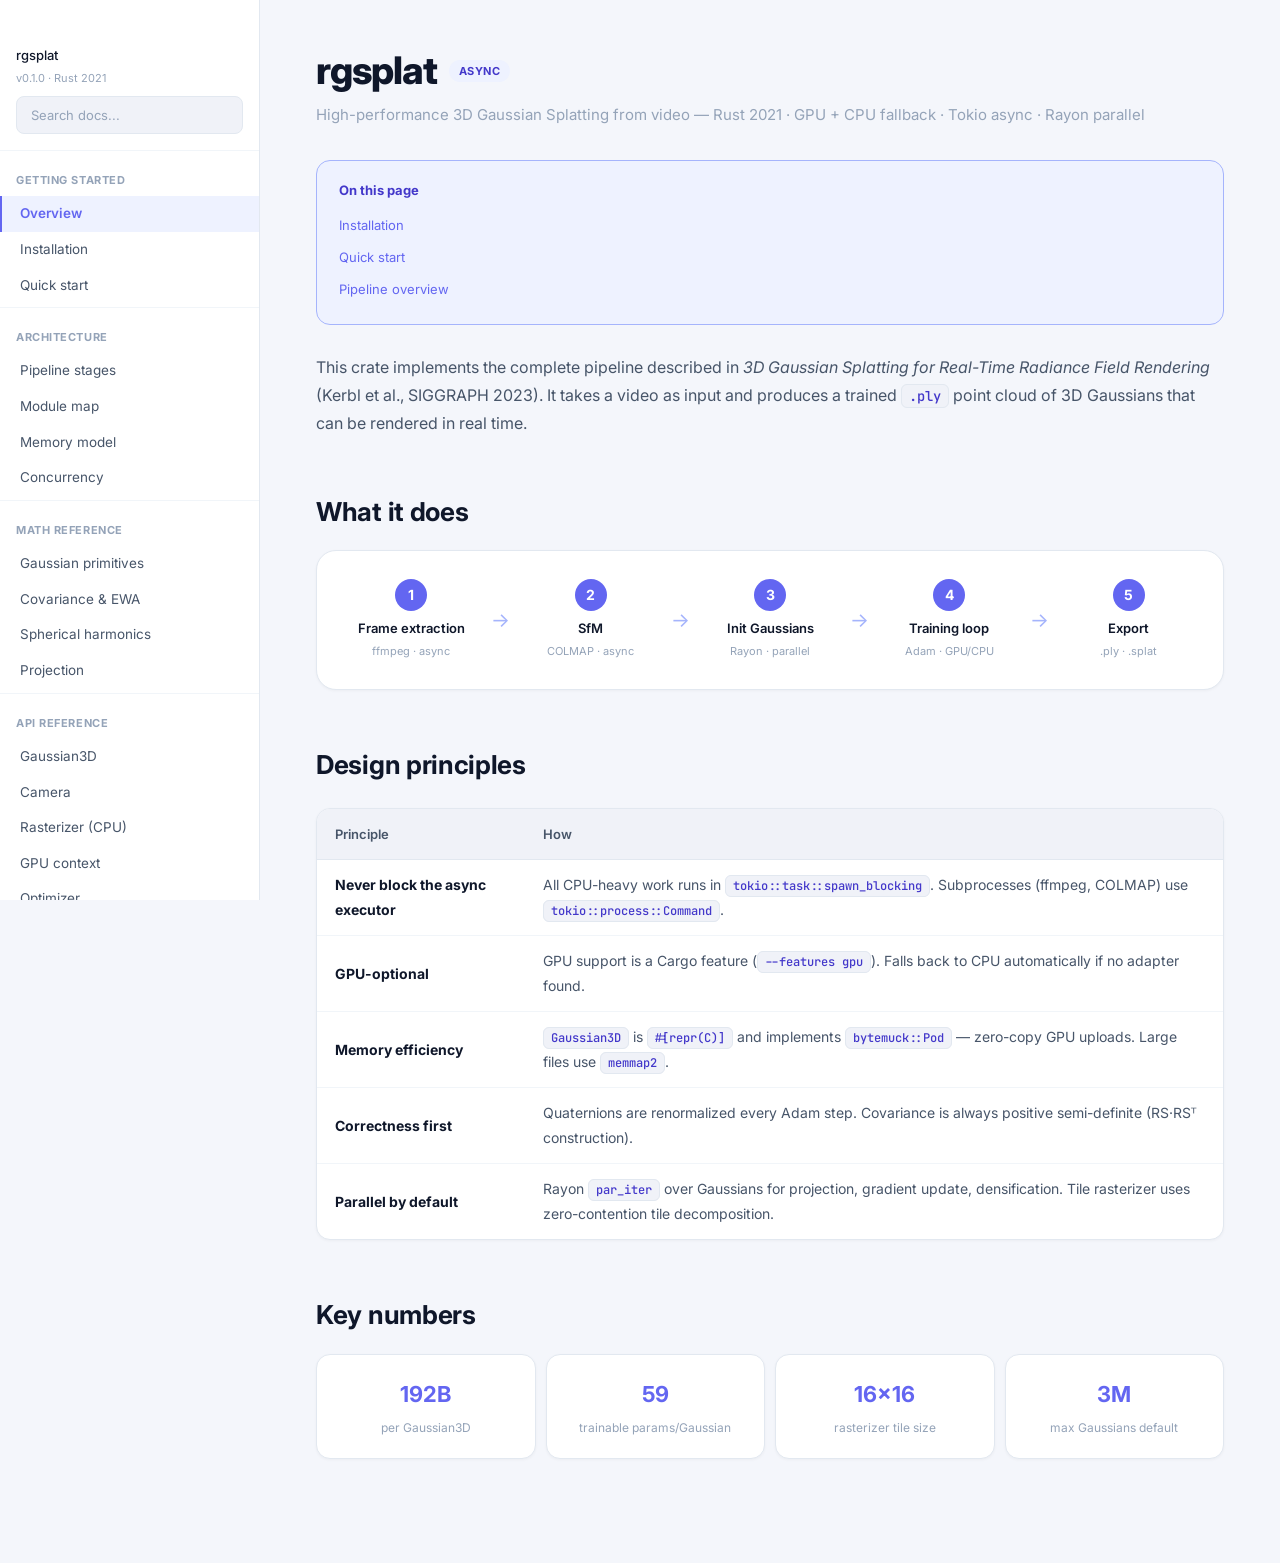
==== commit 01e79846: "renamed binary to rgsplat" ====
--- a/docs/docs.html
+++ b/docs/docs.html
@@ -10,7 +10,7 @@
     <div class="doc-wrap">
         <nav class="sidebar">
             <div style="padding:16px 16px 8px">
-                <div style="font-size:13px;font-weight:500;color:var(--text)">gaussian_splat_pipeline</div>
+                <div style="font-size:13px;font-weight:500;color:var(--text)">rgsplat</div>
                 <div style="font-size:11px;color:var(--text-muted);margin-top:2px">v0.1.0 · Rust 2021</div>
             </div>
             <div class="search-bar">
@@ -66,7 +66,7 @@
     
             <!-- OVERVIEW -->
             <div class="page active" id="page-overview">
-                <h1>gaussian_splat_pipeline <span class="badge badge-async">async</span></h1>
+                <h1>rgsplat <span class="badge badge-async">async</span></h1>
                 <p class="subtitle">High-performance 3D Gaussian Splatting from video — Rust 2021 · GPU + CPU fallback ·
                     Tokio async · Rayon parallel</p>
                 <div class="toc">
@@ -234,7 +234,7 @@
     maturin build --release --features python</pre>
                 <h2>Add as library dependency</h2>
                 <pre>[dependencies]
-    gaussian_splat = { git = <span class="highlight-str">"https://github.com/your-org/gaussian_splat_pipeline"</span>, features = [<span class="highlight-str">"gpu"</span>] }</pre>
+    rgsplat = { git = <span class="highlight-str">"https://github.com/your-org/rgsplat"</span>, features = [<span class="highlight-str">"gpu"</span>] }</pre>
                 <div class="callout">
                     <p>On Linux with NVIDIA GPUs, the Vulkan backend gives the best compute performance. On macOS, wgpu uses
                         Metal automatically — no additional setup needed.</p>
@@ -247,13 +247,13 @@
                 <p class="subtitle">From video to trained Gaussians in one call</p>
                 <h2>CLI</h2>
                 <pre><span class="highlight-cmt"># Basic run (CPU mode)</span>
-    gsplat --input my_scene.mp4 --output ./output
+    rgsplat --input my_scene.mp4 --output ./output
     
     <span class="highlight-cmt"># GPU mode, 2fps extraction, 30k iterations</span>
-    gsplat --input my_scene.mp4 --output ./output --gpu --fps 2 --iters 30000
+    rgsplat --input my_scene.mp4 --output ./output --gpu --fps 2 --iters 30000
     
     <span class="highlight-cmt"># Override training hyper-parameters</span>
-    gsplat --input scene.mp4 --output ./out \
+    rgsplat --input scene.mp4 --output ./out \
       --gpu \
       --lr-position 0.00016 \
       --densify-from 500 \
@@ -261,9 +261,9 @@
       --max-gaussians 2000000
     
     <span class="highlight-cmt"># View all flags</span>
-    gsplat --help</pre>
+    rgsplat --help</pre>
                 <h2>Rust API</h2>
-                <pre><span class="highlight-kw">use</span> gaussian_splat::pipeline::{Pipeline, PipelineConfig};
+                <pre><span class="highlight-kw">use</span> rgsplat::pipeline::{Pipeline, PipelineConfig};
     
     <span class="highlight-kw">#[tokio::main]</span>
     <span class="highlight-kw">async fn</span> <span class="highlight-ty">main</span>() -> anyhow::Result<()> {
@@ -1364,7 +1364,7 @@
                         </tr>
                         <tr>
                             <td><code>python</code></td>
-                            <td>PyO3 FFI module (<code>gaussian_splat.pyd</code> / <code>.so</code>)</td>
+                            <td>PyO3 FFI module (<code>rgsplat.pyd</code> / <code>.so</code>)</td>
                             <td>pyo3 0.20</td>
                         </tr>
                         <tr>
@@ -1485,9 +1485,9 @@
                 <h2>Build the wheel</h2>
                 <pre>pip install maturin
     maturin build --release --features python
-    pip install target/wheels/gaussian_splat-*.whl</pre>
+    pip install target/wheels/rgsplat-*.whl</pre>
                 <h2>Usage</h2>
-                <pre><span class="highlight-kw">import</span> gaussian_splat as gs
+                <pre><span class="highlight-kw">import</span> rgsplat as gs
     <span class="highlight-kw">import</span> asyncio
     
     <span class="highlight-kw">async def</span> main():
@@ -1542,13 +1542,13 @@
                 </div>
                 <h2>Speed up COLMAP</h2>
                 <pre><span class="highlight-cmt"># Restrict to sequential matching for large frame sets</span>
-    gsplat --input scene.mp4 --output out --colmap-matcher sequential
+    rgsplat --input scene.mp4 --output out --colmap-matcher sequential
     
     <span class="highlight-cmt"># Use GPU SIFT (3-5x faster than CPU SIFT)</span>
-    gsplat --input scene.mp4 --output out --gpu</pre>
+    rgsplat --input scene.mp4 --output out --gpu</pre>
                 <h2>Profile with Tokio Console</h2>
                 <pre>RUSTFLAGS="--cfg tokio_unstable" cargo build --release --features full
-    RUST_LOG=debug ./target/release/gsplat --input scene.mp4 --output out</pre>
+    RUST_LOG=debug ./target/release/rgsplat --input scene.mp4 --output out</pre>
                 <p>Install <code>tokio-console</code> to visualise async task execution and identify blocking tasks that
                     should be moved to <code>spawn_blocking</code>.</p>
                 <h2>Memory usage estimate</h2>
